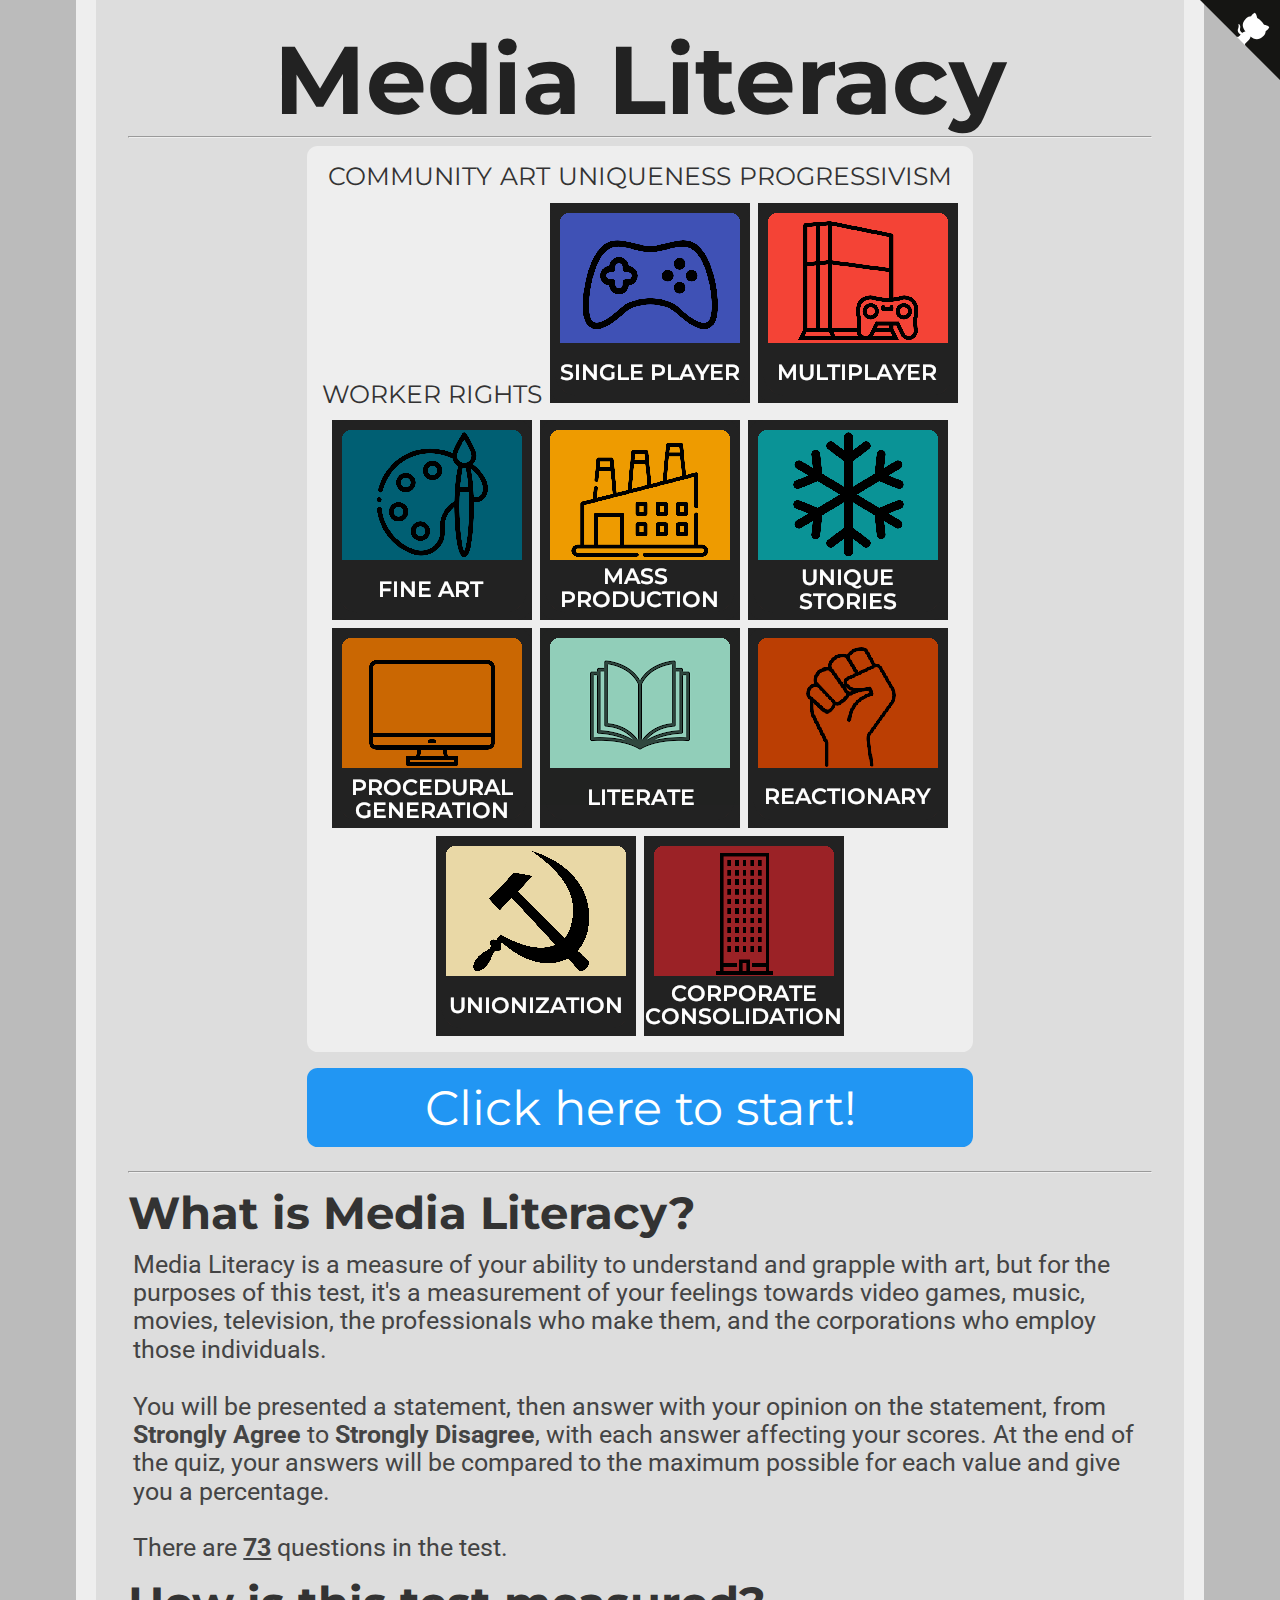
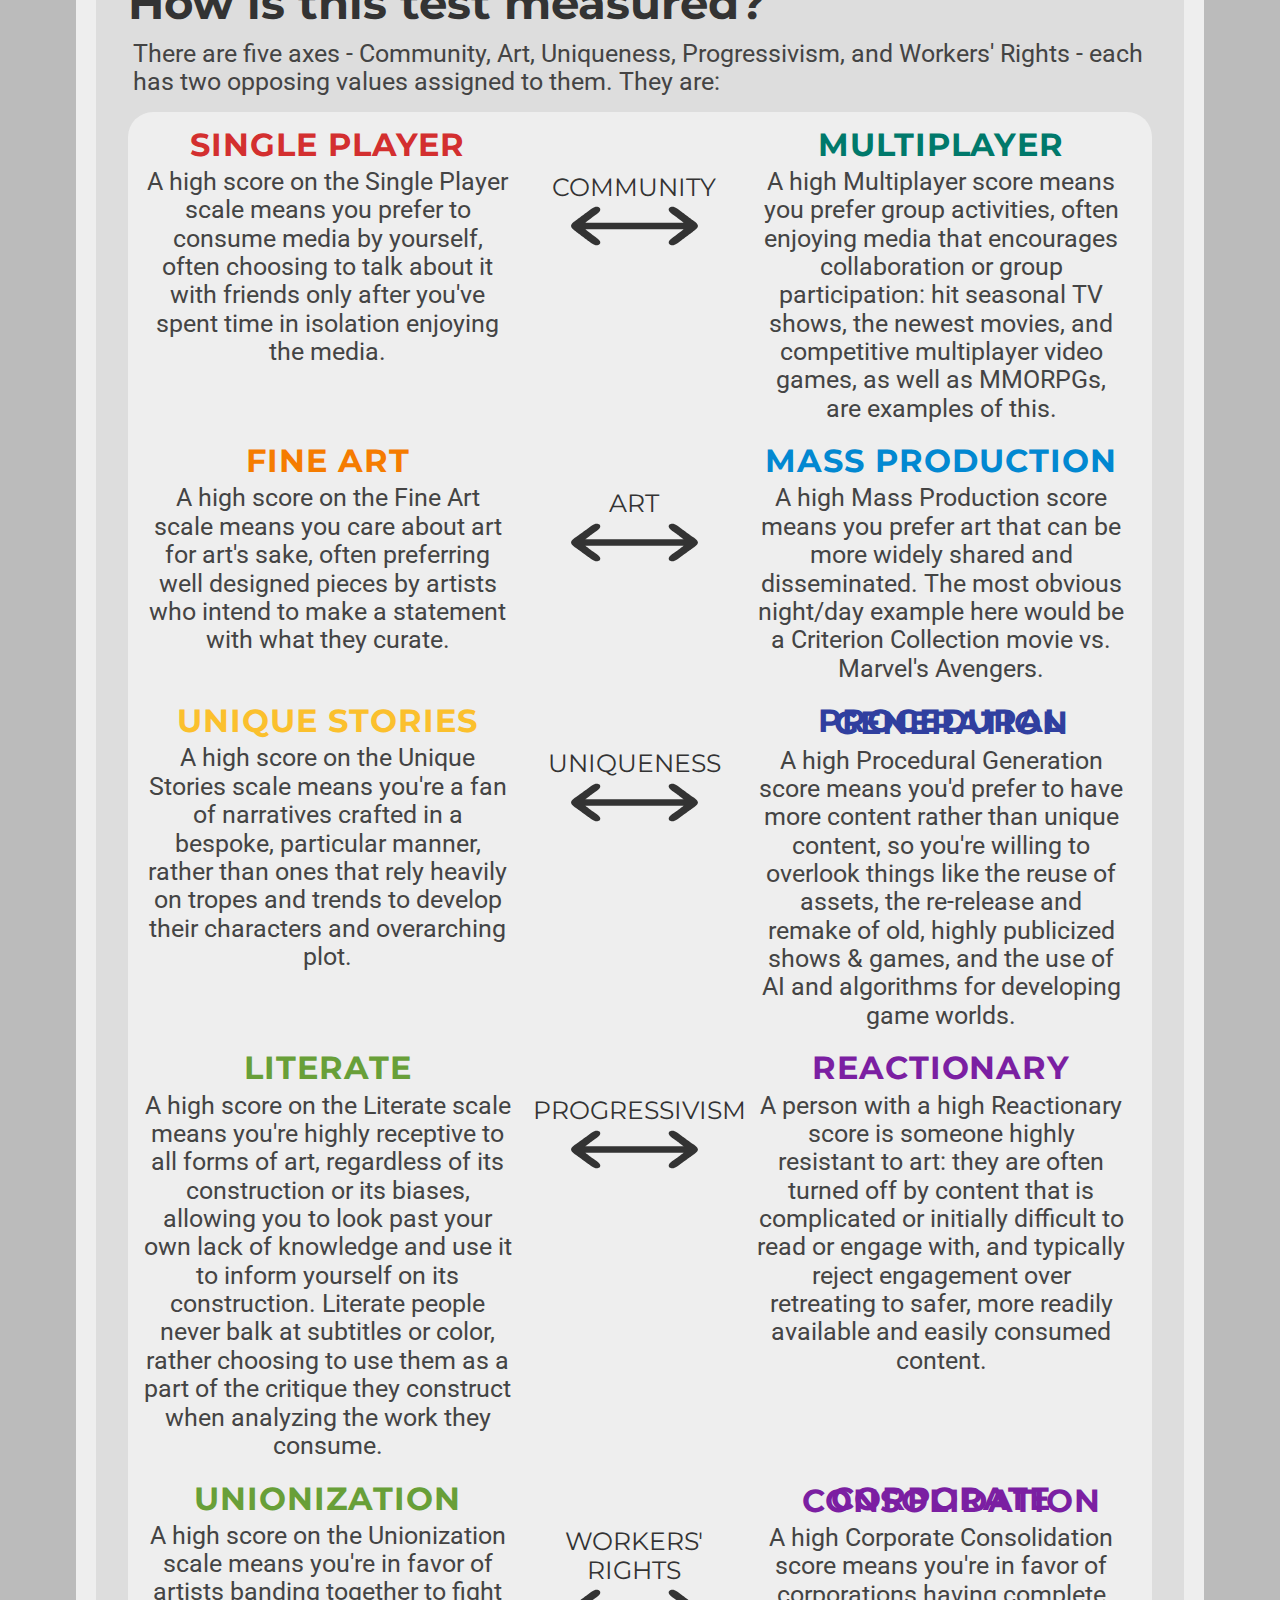
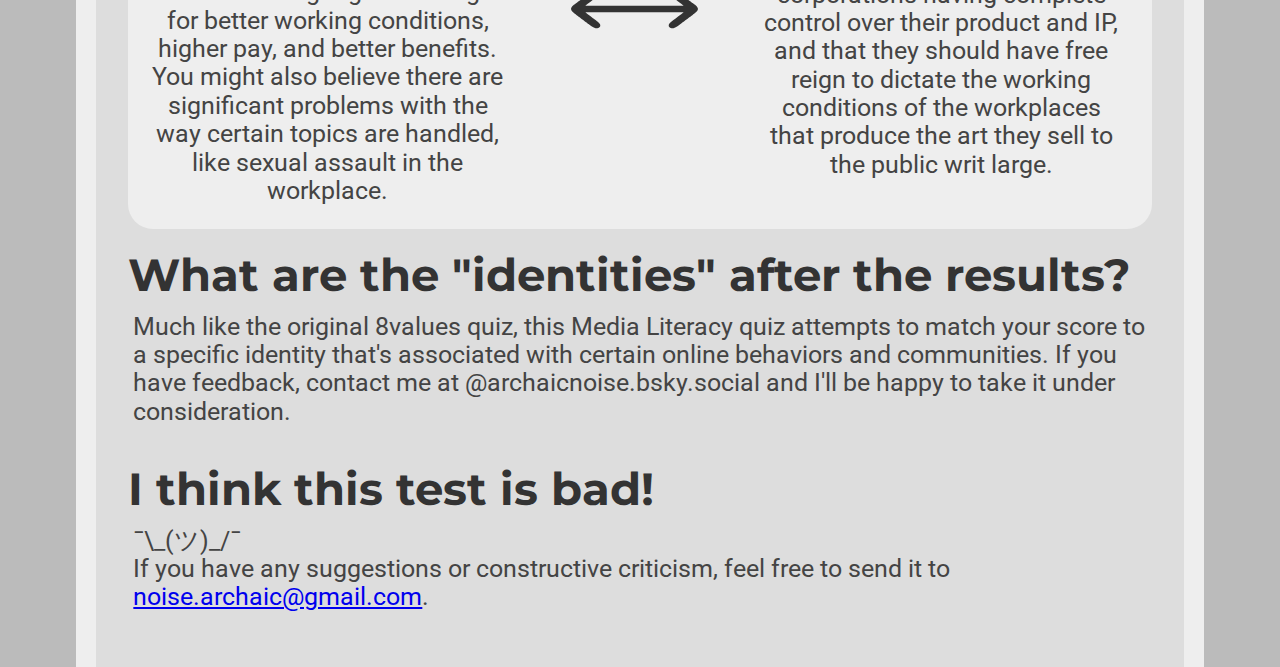
==== index.html @ f50e3036 "added line break, changed Quadcolumn to Quintcolumn" ====
<head>
<link href="https://fonts.googleapis.com/css?family=Montserrat:300,400,700|Roboto:400,700" rel="stylesheet">
<link href='style.css' rel='stylesheet' type='text/css'>
<title>Media Literacy</title>
<link rel="icon" type="x-icon" href="icon.png">
<link rel="shortcut icon" type="x-icon" href="icon.png">
<meta charset="utf-8">
<script async src="//pagead2.googlesyndication.com/pagead/js/adsbygoogle.js"></script>
<script>
  (adsbygoogle = window.adsbygoogle || []).push({
    google_ad_client: "ca-pub-6511426299019766",
    enable_page_level_ads: true
  });


</script>
</head>
<body>
<a href="https://github.com/MediaLiteracy/MediaLiteracy.github.io" class="github-corner" aria-label="View source on Github"><svg width="80" height="80" viewBox="0 0 250 250" style="fill:#151513; color:#fff; position: absolute; top: 0; border: 0; right: 0;" aria-hidden="true"><path d="M0,0 L115,115 L130,115 L142,142 L250,250 L250,0 Z"></path><path d="M128.3,109.0 C113.8,99.7 119.0,89.6 119.0,89.6 C122.0,82.7 120.5,78.6 120.5,78.6 C119.2,72.0 123.4,76.3 123.4,76.3 C127.3,80.9 125.5,87.3 125.5,87.3 C122.9,97.6 130.6,101.9 134.4,103.2" fill="currentColor" style="transform-origin: 130px 106px;" class="octo-arm"></path><path d="M115.0,115.0 C114.9,115.1 118.7,116.5 119.8,115.4 L133.7,101.6 C136.9,99.2 139.9,98.4 142.2,98.6 C133.8,88.0 127.5,74.4 143.8,58.0 C148.5,53.4 154.0,51.2 159.7,51.0 C160.3,49.4 163.2,43.6 171.4,40.1 C171.4,40.1 176.1,42.5 178.8,56.2 C183.1,58.6 187.2,61.8 190.9,65.4 C194.5,69.0 197.7,73.2 200.1,77.6 C213.8,80.2 216.3,84.9 216.3,84.9 C212.7,93.1 206.9,96.0 205.4,96.6 C205.1,102.4 203.0,107.8 198.3,112.5 C181.9,128.9 168.3,122.5 157.7,114.1 C157.9,116.9 156.7,120.9 152.7,124.9 L141.0,136.5 C139.8,137.7 141.6,141.9 141.8,141.8 Z" fill="currentColor" class="octo-body"></path></svg></a><style>.github-corner:hover .octo-arm{animation:octocat-wave 560ms ease-in-out}@keyframes octocat-wave{0%,100%{transform:rotate(0)}20%,60%{transform:rotate(-25deg)}40%,80%{transform:rotate(10deg)}}@media (max-width:500px){.github-corner:hover .octo-arm{animation:none}.github-corner .octo-arm{animation:octocat-wave 560ms ease-in-out}}</style>
<h1>Media Literacy</h1>
<hr>
<div class="center">
    <div class="axis_name quintcolumn">COMMUNITY</div>
    <div class="axis_name quintcolumn">ART</div>
    <div class="axis_name quintcolumn">UNIQUENESS</div>
    <div class="axis_name quintcolumn">PROGRESSIVISM</div>
    <div class="axis_name quintcolumn">WORKER RIGHTS</div>
    <a href="#anchor"><img src="value_images/singleplayer.png" class="quintcolumn"></a>
    <a href="#anchor"><img src="value_images/multiplayer.png" class="quintcolumn"></a>
    <a href="#anchor"><img src="value_images/fineart.png" class="quintcolumn"></a>
    <a href="#anchor"><img src="value_images/massproduction.png" class="quintcolumn"></a>
    <a href="#anchor"><img src="value_images/uniquestories.png" class="quintcolumn"></a>
    <a href="#anchor"><img src="value_images/proceduralgeneration.png" class="quintcolumn"></a>
    <a href="#anchor"><img src="value_images/literate.png" class="quintcolumn"></a>
    <a href="#anchor"><img src="value_images/reactionary.png" class="quintcolumn"></a>
    <a href="#anchor"><img src="value_images/unionization.png" class="quintcolumn"></a>
    <a href="#anchor"><img src="value_images/corporateconsolidation.png" class="quintcolumn"></a>
</div>
<br>
<button class="button" onclick="location.href='instructions.html';" style="font-size:36pt;">Click here to start!</button>
<br><hr>
<h2>What is Media Literacy?</h2>
    <p>Media Literacy is a measure of your ability to understand and grapple with art, but for the purposes of this test, it's a measurement of your feelings towards video games, music, movies, television, the professionals who make them, and the corporations who employ those individuals. 
      <br><br />
      You will be presented a statement, then answer with your opinion on the statement, from <b>Strongly Agree</b> to <b>Strongly Disagree</b>, with each answer affecting your scores. At the end of the quiz, your answers will be compared to the maximum possible for each value and give you a percentage.<br /><br />
    There are <b><u><span id="numOfQuestions"></span></u></b> questions in the test.</p>

<h2><a id="anchor">How is this test measured?</a></h2>
    <p>There are five axes - Community, Art, Uniqueness, Progressivism, and Workers' Rights - each has two opposing values assigned to them. They are:</p>
    <div class="explanation_bg">
        <div class="spacer">
            <div class="explanation_blurb_left">
                <p class="value"><b style="color:#d32f2f;">SINGLE PLAYER</b></p>
                <p class="blurb-text">
                  A high score on the Single Player scale means you prefer to consume media by yourself, often choosing to talk about it with friends only after you've spent time in isolation enjoying the media.
                </p>
            </div>
            <div class="explanation_axis">
                <p class="axis_name">COMMUNITY</p>
                <img class="arrow" src="double_arrow.svg"></img>
            </div>
            <div class="explanation_blurb_right">
                <p class="value"><b style="color:#00796b;">MULTIPLAYER</b></p>
                <p class="blurb-text">
                  A high Multiplayer score means you prefer group activities, often enjoying media that encourages collaboration or group participation: hit seasonal TV shows, the newest movies, and competitive multiplayer video games, as well as MMORPGs, are examples of this.
                </p>
            </div>
        </div>
        <div class="spacer">
            <div class="explanation_blurb_left">
                <p class="value"><b style="color:#f57c00;">FINE ART</b></p>
                <p class="blurb-text">
                  A high score on the Fine Art scale means you care about art for art's sake, often preferring well designed pieces by artists who intend to make a statement with what they curate.
                </p>
            </div>
            <div class="explanation_axis">
                <p class="axis_name">ART</p>
                <img class="arrow" src="double_arrow.svg"></img>
            </div>
            <div class="explanation_blurb_right">
                <p class="value"><b style="color:#0288d1;">MASS PRODUCTION</b></p>
                <p class="blurb-text">
                  A high Mass Production score means you prefer art that can be more widely shared and disseminated. The most obvious night/day example here would be a Criterion Collection movie vs. Marvel's Avengers.
                </p>
            </div>
        </div>
        <div class="spacer">
            <div class="explanation_blurb_left">
                <p class="value"><b style="color:#fbc02d;">UNIQUE STORIES</b></p>
                <p class="blurb-text">
                  A high score on the Unique Stories scale means you're a fan of narratives crafted in a bespoke, particular manner, rather than ones that rely heavily on tropes and trends to develop their characters and overarching plot.
                </p>
            </div>
            <div class="explanation_axis">
                <p class="axis_name">UNIQUENESS</p>
                <img class="arrow" src="double_arrow.svg"></img>
            </div>
            <div class="explanation_blurb_right">
                <p class="value"><b style="color:#303f9f;">PROCEDURAL GENERATION</b></p>
                <p class="blurb-text">
                   A high Procedural Generation score means you'd prefer to have more content rather than unique content, so you're willing to overlook things like the reuse of assets, the re-release and remake of old, highly publicized shows & games, and the use of AI and algorithms for developing game worlds.
                </p>
            </div>
        </div>
        <div class="spacer">
            <div class="explanation_blurb_left">
                <p class="value"><b style="color:#689f38;">LITERATE</b></p>
                <p class="blurb-text">
                   A high score on the Literate scale means you're highly receptive to all forms of art, regardless of its construction or its biases, allowing you to look past your own lack of knowledge and use it to inform yourself on its construction. Literate people never balk at subtitles or color, rather choosing to use them as a part of the critique they construct when analyzing the work they consume.
                </p>
            </div>
            <div class="explanation_axis">
                <p class="axis_name">PROGRESSIVISM</p>
                <img class="arrow" src="double_arrow.svg"></img>
            </div>
            <div class="explanation_blurb_right">
                <p class="value"><b style="color:#7b1fa2;">REACTIONARY</b></p>
                <p class="blurb-text">
                    A person with a high Reactionary score is someone highly resistant to art: they are often turned off by content that is complicated or initially difficult to read or engage with, and typically reject engagement over retreating to safer, more readily available and easily consumed content.
                </p>
            </div>
        </div>
              <div class="spacer">
            <div class="explanation_blurb_left">
                <p class="value"><b style="color:#689f38;">UNIONIZATION</b></p>
                <p class="blurb-text">
                    A high score on the Unionization scale means you're in favor of artists banding together to fight for better working conditions, higher pay, and better benefits. You might also believe there are significant problems with the way certain topics are handled, like sexual assault in the workplace.
                </p>
            </div>
            <div class="explanation_axis">
                <p class="axis_name">WORKERS' RIGHTS</p>
                <img class="arrow" src="double_arrow.svg"></img>
            </div>
            <div class="explanation_blurb_right">
                <p class="value"><b style="color:#7b1fa2;">CORPORATE CONSOLIDATION</b></p>
                <p class="blurb-text">
                    A high Corporate Consolidation score means you're in favor of corporations having complete control over their product and IP, and that they should have free reign to dictate the working conditions of the workplaces that produce the art they sell to the public writ large.
                </p>
            </div>
        </div>
        <br/>
    </div>

<h2 style="margin-top: 17pt;">What are the "identities" after the results?</h2>
    <p>Much like the original 8values quiz, this Media Literacy quiz attempts to match your score to a specific identity that's associated with certain online behaviors and communities. If you have feedback, contact me at @archaicnoise.bsky.social and I'll be happy to take it under consideration.</p>
<br>
<h2>I think this test is bad!</h2>
    <p>¯\_(ツ)_/¯<br/>
    If you have any suggestions or constructive criticism, feel free to send it to <a href="mailto:noise.archaic@gmail.com">noise.archaic@gmail.com</a>.</p>
<br>
<!-- Website visit statistics - no personal information is collected! -->
<script type="text/javascript">
var sc_project=11325211;
var sc_invisible=1;
var sc_security="fd9f0659";
var scJsHost = (("https:" == document.location.protocol) ?
"https://secure." : "http://www.");
document.write("<sc"+"ript type='text/javascript' src='" +
scJsHost+
"statcounter.com/counter/counter.js'></"+"script>");
</script>
<noscript><div class="statcounter"><a title="web stats"
href="http://statcounter.com/" target="_blank"><img
class="statcounter"
src="//c.statcounter.com/11325211/0/fd9f0659/1/" alt="web
stats"></a></div></noscript>

<!-- This is the script for the page itself -->
<script type="application/javascript"src="questions.js"></script>
<script type="text/javascript">
    document.getElementById("numOfQuestions").innerHTML = questions.length;
</script>
</body>
---- style.css ----
html {
    background-color: #bbbbbb;
    padding: 0px;
    scroll-behavior: smooth;
}
body {
    width: 80%;
    min-height: calc(100vh - 4em);
    margin: 0 auto;
    padding: 2em;
    background-color: #dddddd;
    border-color: #eeeeee;
    border-left-style: solid;
    border-right-style: solid;
    border-width: 20px;
}
p {
    color: #444444;
    font-family: 'Roboto', sans-serif;
    font-size: 18.5pt;
    line-height: 1.15;
    margin: 4pt;
}

p.value {
    margin-top: 22px;
    margin-bottom: 22px;
    text-indent: -16pt;
    margin-left: 20pt;
    font-size: 24pt;
    line-height: 2.11666656px;
    letter-spacing: 0.03em;
    font-family: 'Montserrat';
}

p.axis_name {
    margin-top: 50px;
    color: #333333;
    font-size: 19pt;
    font-family: 'Montserrat';
}
p.question {
    margin: 16pt auto;
    color: #333333;
    font-family: 'Montserrat', sans-serif;
    font-weight: normal;
    width: 70%;
    min-width: 500pt;
    min-height: 144pt;
    background-color: #eeeeee;
    padding: 16pt;
    border-radius: 16pt;
    font-size: 36pt;
    display: flex;
    justify-content: center;
    align-items: center;
    text-align: center;

}
h1 {
    color: #222222;
    font-family: 'Montserrat', sans-serif;
    font-size: 72pt;
    text-align: center;
    line-height: 72pt;
    margin-top: 0pt;
    margin-bottom: 0pt;
}
h2 {
    color: #333333;
    font-family: 'Montserrat', sans-serif;
    font-size: 34pt;
    line-height: 36pt;
    margin-top: 12pt;
    margin-bottom: 10pt;
}
li {
    font-size: 16pt;
    text-indent: 16pt;
}
a {
    font-family: inherit;
}
div.center {
    background-color: #eeeeee;
    font-family: 'Montserrat', sans-serif;
    border-radius: 8pt;
    padding: 6pt;
    color: white;
    width: 50%;
    min-width: 488pt;
    text-align: center;
    text-decoration: none;
    display: block;
    font-size: 24pt;
    margin: auto;
}
img.quadcolumn {
    width: 23.75%;
    transition: transform .3s;
}
img.quadcolumn:hover {
    transform: scale(1.05);
  }
div.quadcolumn {
    width: 23.75%;
}
div.axis_name {
    color: #333333;
    font-size: 19pt;
    font-family: 'Montserrat';
    display: inline-block;
    padding-bottom: 8.65pt;
}
.spacer {
    display: flex;
}
.spacer > div{
    margin-top: 10px;
    display: inline-block;
    *display: inline; /* For IE7 */
    text-align: center;
}
.button {
    background-color: #2196f3;
    font-family: 'Montserrat', sans-serif;
    border: none;
    border-radius: 8pt;
    color: white;
    padding: 8pt;
    width: 50%;
    min-width: 500pt;
    text-align: center;
    text-decoration: none;
    display: block;
    font-size: 24pt;
    margin: -2px auto;
    cursor: pointer;
}
.button:hover, .button:focus { background: #1687e0; }
.stronglyAgree { background: #1b5e20; }
.stronglyAgree:hover, .stronglyAgree:focus { background: #154a19; }
.agree { background: #4caf50; }
.agree:hover, .agree:focus { background: #29942e; }
.neutral { background: #949494; }
.neutral:hover, .neutral:focus { background: #656565; }
.disagree { background: #f44336; }
.disagree:hover, .disagree:focus { background: #d6271a; }
.stronglyDisagree { background: #b71c1c; }
.stronglyDisagree:hover, .stronglyDisagree:focus { background: #a00e0e; }

.small_button, .small_button_off {
    background-color: #333;
    font-family: 'Montserrat', sans-serif;
    border: none;
    border-radius: 8pt;
    color: white;
    padding: 8pt;
    width: 10%;
    min-width: 100pt;
    text-align: center;
    text-decoration: none;
    display: block;
    font-size: 18pt;
    margin: -2px auto;
    cursor: pointer;
}

.small_button:hover, .small_button:focus {
    background: #222;
}

.small_button_off {
    background-color: #ddd;
    color: #888;
    border: 2px solid #888;
    cursor: not-allowed;
    margin: -4px auto;
}
.arrow {
    width: 60%;
    height: auto;
}
div.explanation_blurb_left {
    vertical-align: top;
    width: 37%;
    margin-left: 1%;
    margin-right: 1%;
}
div.explanation_blurb_right {
    vertical-align: top;
    width: 37%;
    margin-left: 1%;
    margin-right: 1%;
}
div.explanation_axis {
    width: 20.9%;
    vertical-align: top;
}
div.axis {
    width: 100%;
    display: flex;
    align-items: center;
    justify-content: center;
}
div.bar {
    height: 36pt;
    line-height: 36pt;
    padding: 8pt;
    margin-top: 4pt;
    margin-bottom: 4pt;
    border-width: 4px;
    border-right-width: 1px;
    border-top-style: solid;
    border-bottom-style: solid;
    border-color: #222222;
    background-color: #eeeeee;
    display: block;
    width: 50%;
}
div.text-wrapper {
    font-family: 'Montserrat', sans-serif;
    font-size: 36pt;
    line-height: 36pt;
    color: #222222;
    display: inline-block;
}
div.equality {
    background-color: #f44336;
    text-align: left;
    border-right-style: solid;
}
div.wealth {
    background-color: #00897b;
    text-align: right;
    border-left-style: solid;
}
div.liberty {
    background-color: #ffeb3b;
    text-align: left;
    border-right-style: solid;
}
div.authority {
    background-color: #3f51b5;
    text-align: right;
    border-left-style: solid;
}
div.peace {
    background-color: #03a9f4;
    text-align: right;
    border-left-style: solid;
}
div.might {
    background-color: #ff9800;
    text-align: left;
    border-right-style: solid;
}
div.progress {
    background-color: #9c27b0;
    text-align: right;
    border-left-style: solid;
}
div.tradition {
    background-color: #8bc34a;
    text-align: left;
    border-right-style: solid;
}
span.weight-300 {
    font-weight: 300;
}
.explanation_bg {
    background-color: #eeeeee;
    border-radius: 25px;
    margin-top: 15px;
}
#banner {
    border-color: #444444;
    border-style: solid;
    border-width: 2px;
    border-radius: 8pt;
    display: block;
    margin: 8pt;
    margin-left: auto;
    margin-right: auto;
}
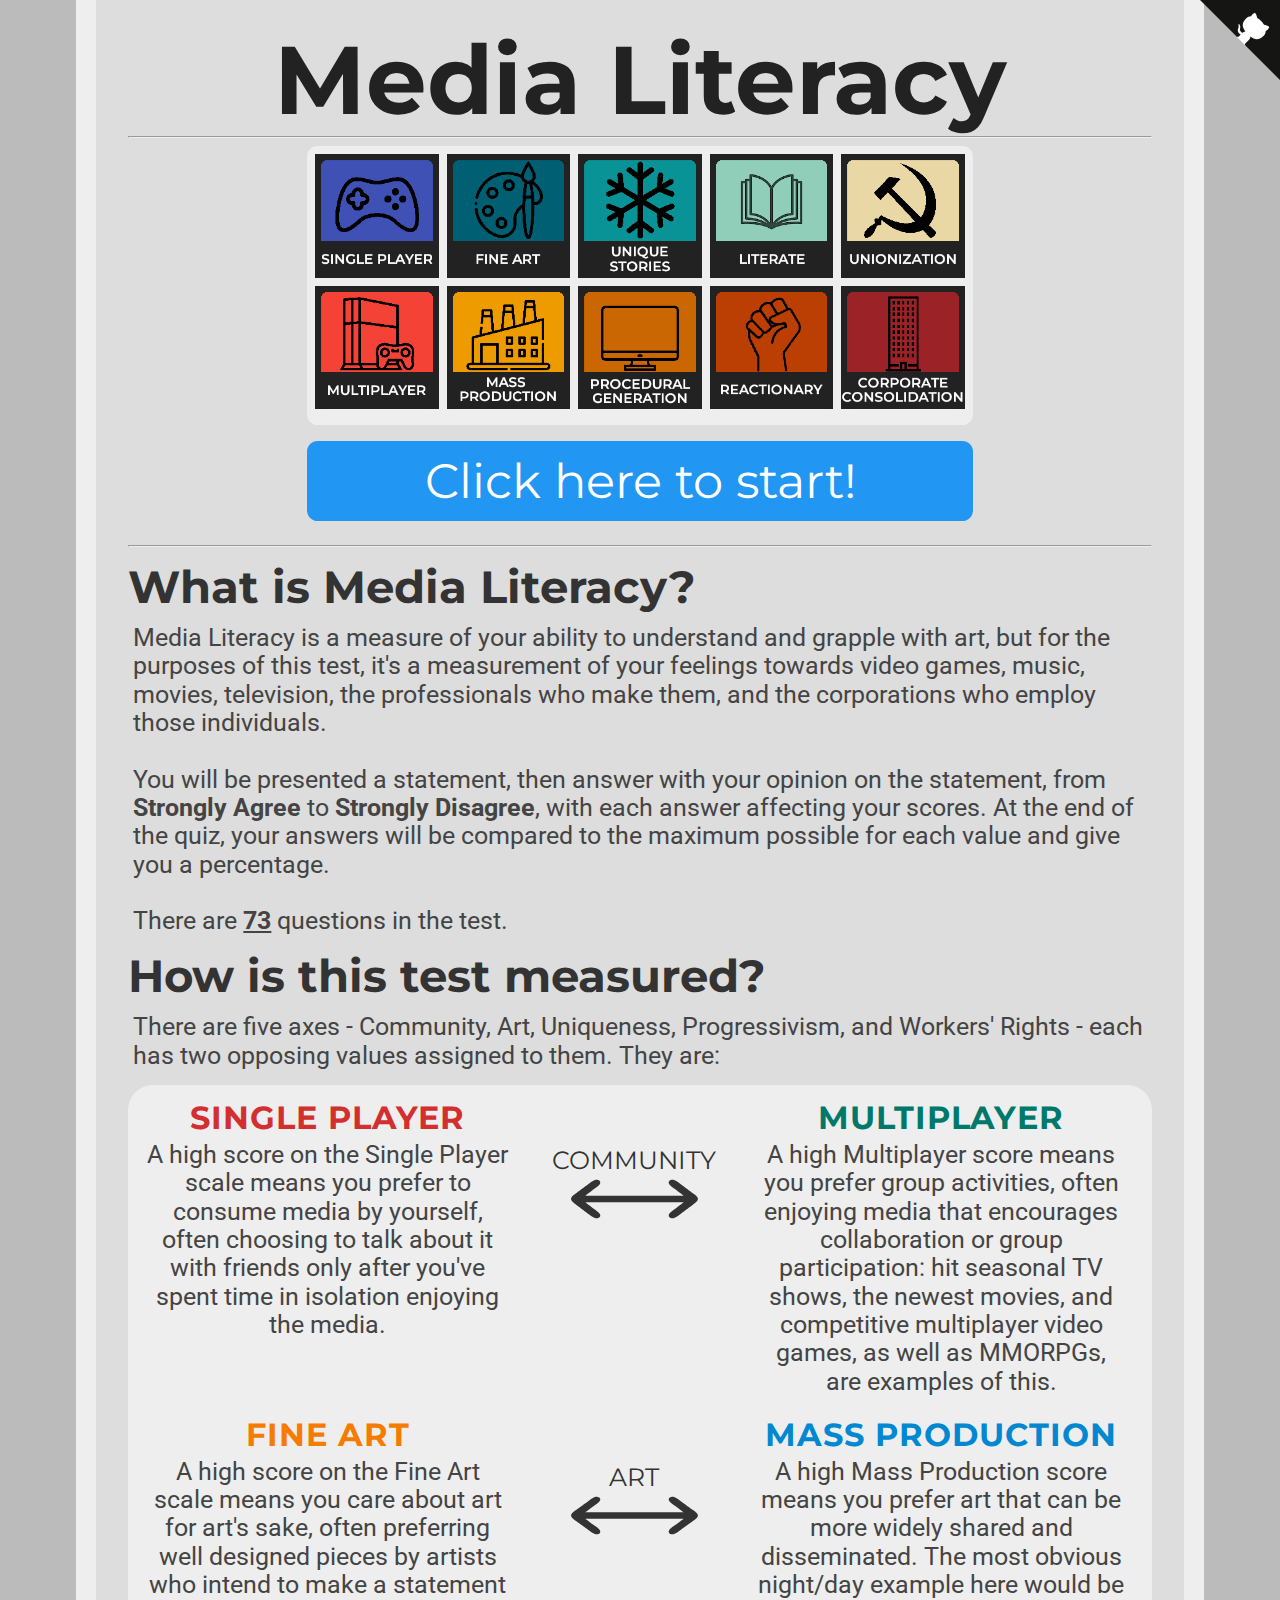
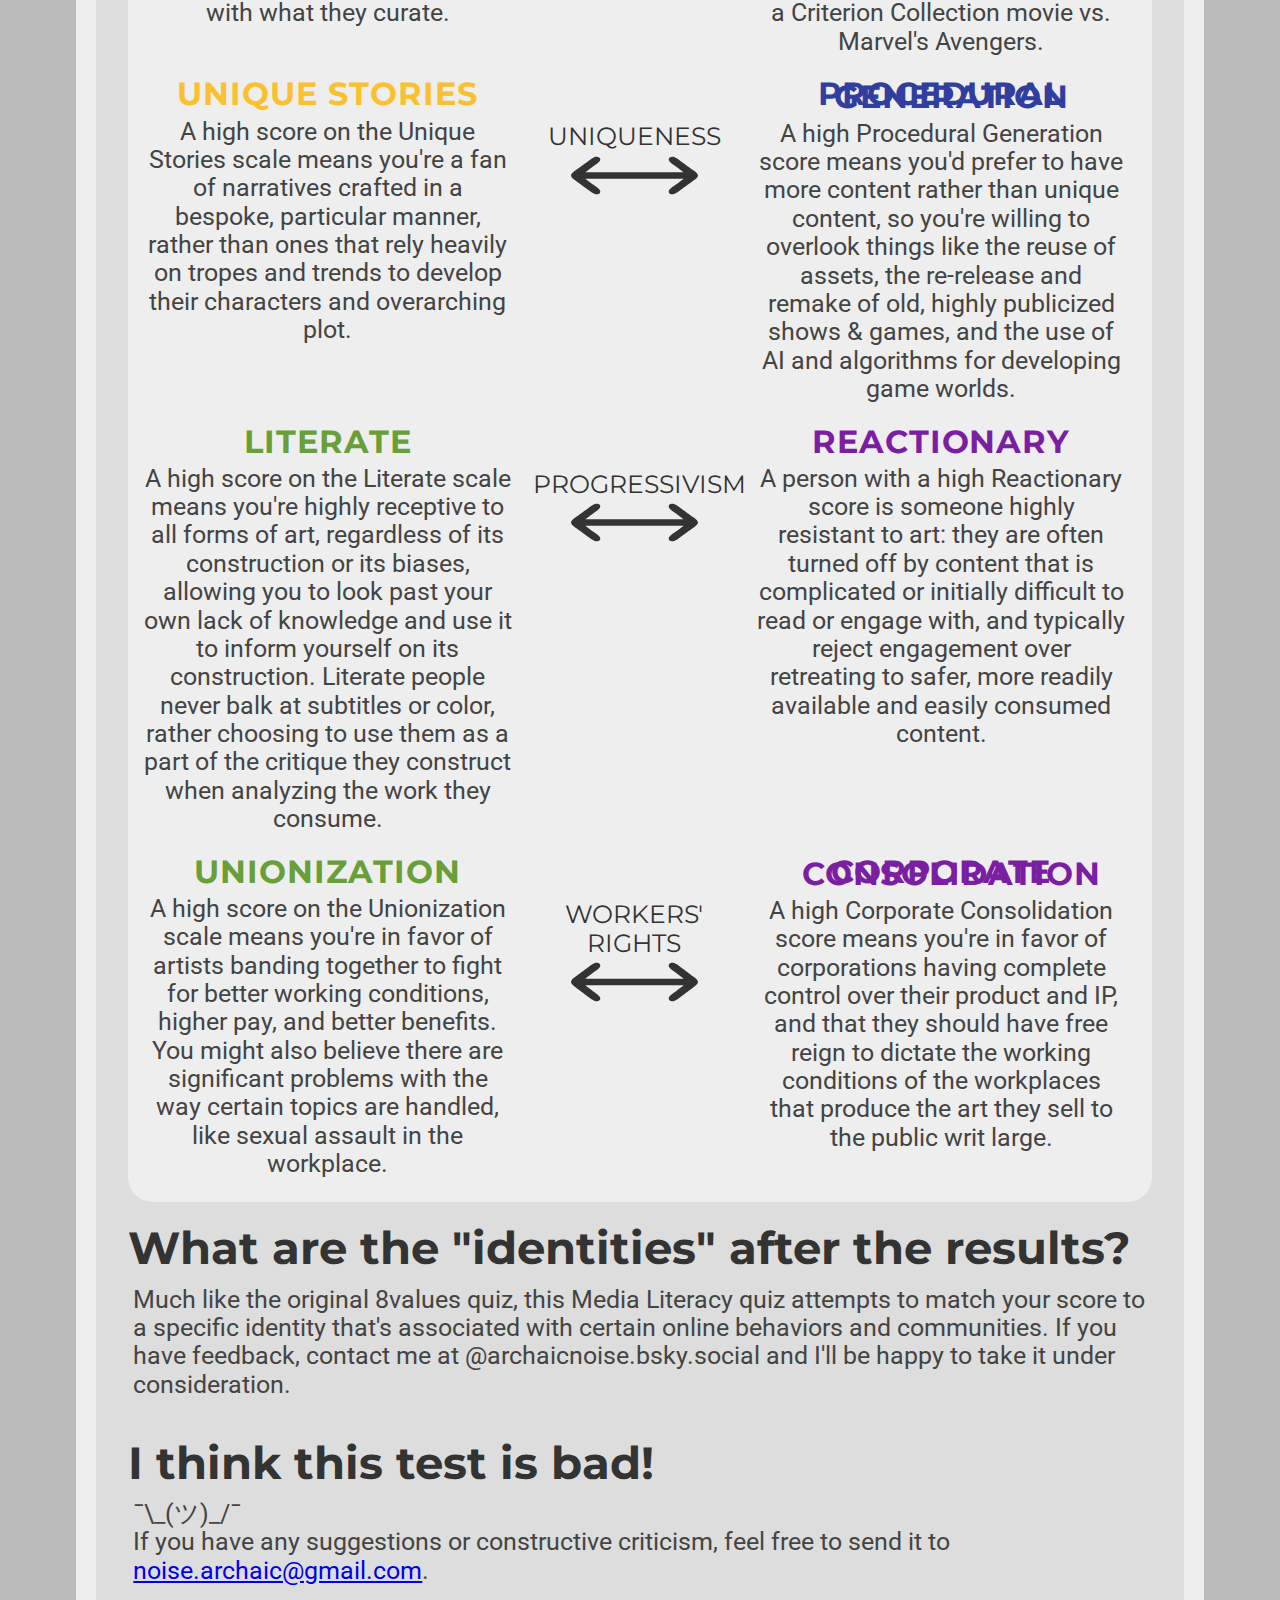
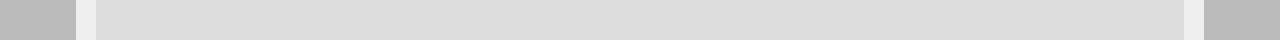
==== commit 44292538: "Update index.html" ====
--- a/index.html
+++ b/index.html
@@ -20,20 +20,15 @@
 <h1>Media Literacy</h1>
 <hr>
 <div class="center">
-    <div class="axis_name quintcolumn">COMMUNITY</div>
-    <div class="axis_name quintcolumn">ART</div>
-    <div class="axis_name quintcolumn">UNIQUENESS</div>
-    <div class="axis_name quintcolumn">PROGRESSIVISM</div>
-    <div class="axis_name quintcolumn">WORKER RIGHTS</div>
     <a href="#anchor"><img src="value_images/singleplayer.png" class="quintcolumn"></a>
+    <a href="#anchor"><img src="value_images/fineart.png" class="quintcolumn"></a>
+    <a href="#anchor"><img src="value_images/uniquestories.png" class="quintcolumn"></a>
+    <a href="#anchor"><img src="value_images/literate.png" class="quintcolumn"></a>
+    <a href="#anchor"><img src="value_images/unionization.png" class="quintcolumn"></a>
     <a href="#anchor"><img src="value_images/multiplayer.png" class="quintcolumn"></a>
-    <a href="#anchor"><img src="value_images/fineart.png" class="quintcolumn"></a>
     <a href="#anchor"><img src="value_images/massproduction.png" class="quintcolumn"></a>
-    <a href="#anchor"><img src="value_images/uniquestories.png" class="quintcolumn"></a>
     <a href="#anchor"><img src="value_images/proceduralgeneration.png" class="quintcolumn"></a>
-    <a href="#anchor"><img src="value_images/literate.png" class="quintcolumn"></a>
     <a href="#anchor"><img src="value_images/reactionary.png" class="quintcolumn"></a>
-    <a href="#anchor"><img src="value_images/unionization.png" class="quintcolumn"></a>
     <a href="#anchor"><img src="value_images/corporateconsolidation.png" class="quintcolumn"></a>
 </div>
 <br>
--- a/style.css
+++ b/style.css
@@ -95,15 +95,15 @@
     font-size: 24pt;
     margin: auto;
 }
-img.quadcolumn {
-    width: 23.75%;
+img.quintcolumn {
+    width: 19.00%;
     transition: transform .3s;
 }
-img.quadcolumn:hover {
+img.quintcolumn:hover {
     transform: scale(1.05);
   }
-div.quadcolumn {
-    width: 23.75%;
+div.quintcolumn {
+    width: 19.00%;
 }
 div.axis_name {
     color: #333333;
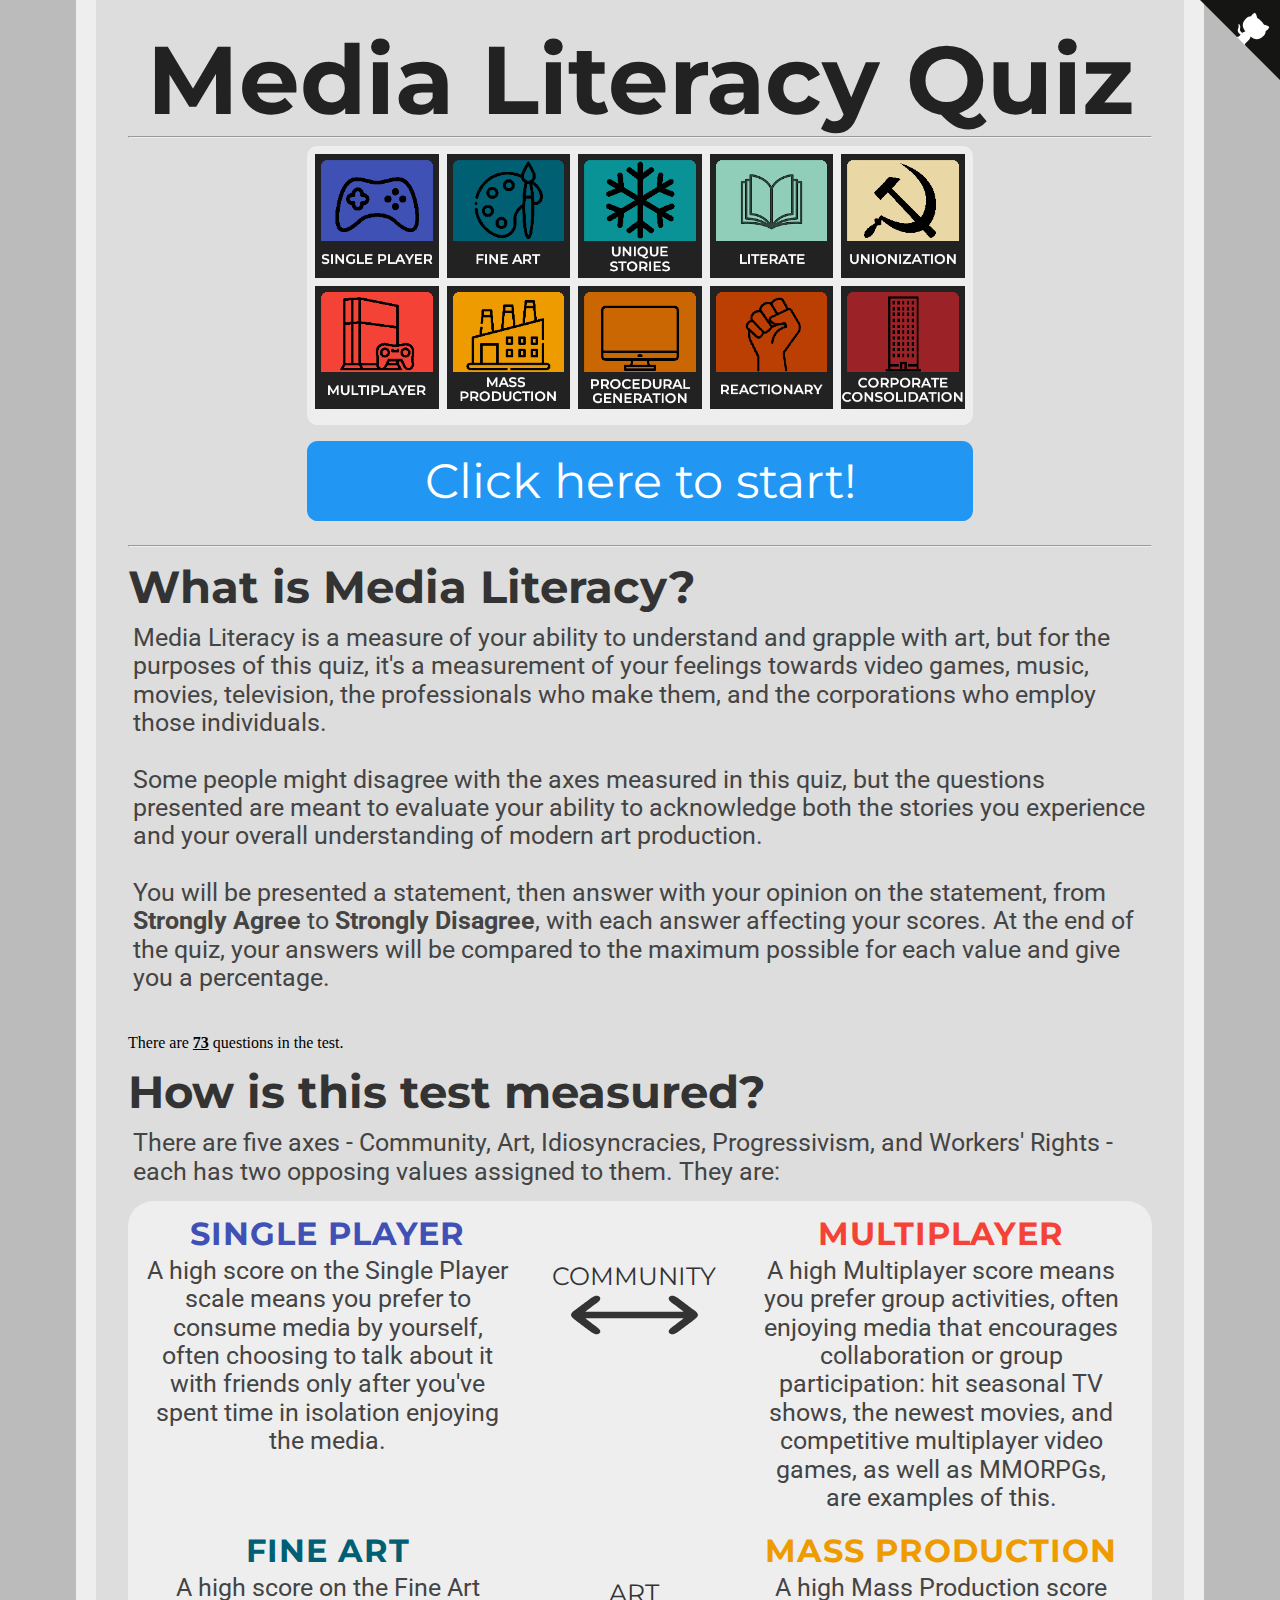
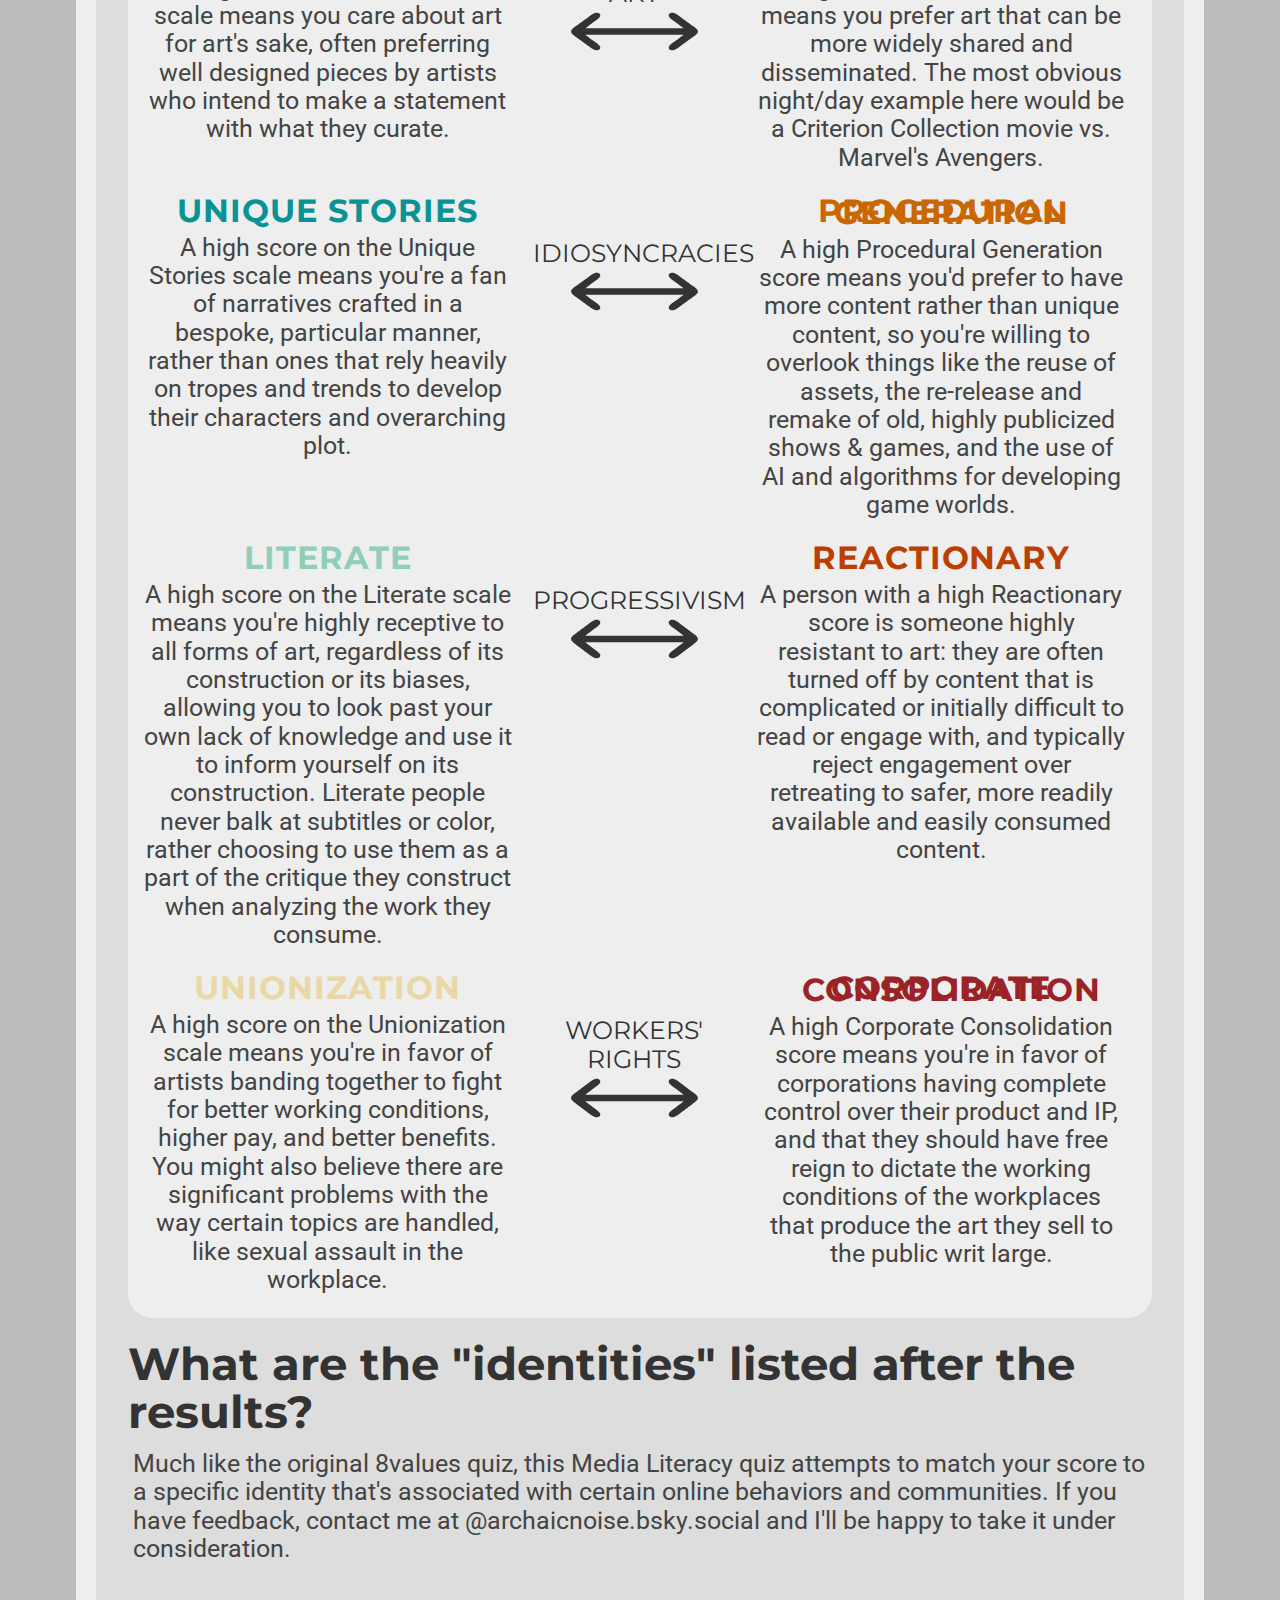
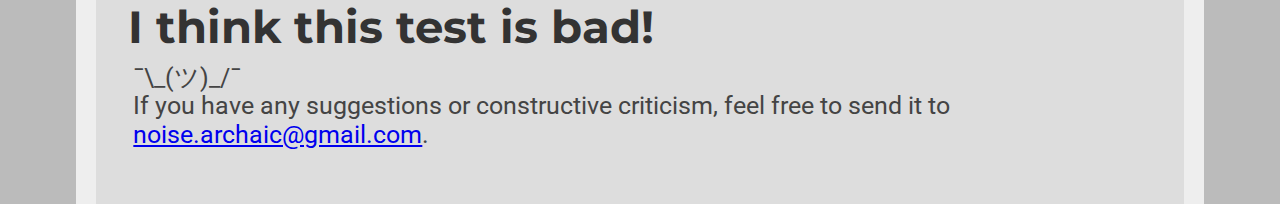
==== commit d0d2a95b: "removed google adscript, added sentence in paragraph 1, changed uniqueness to idiosyncracies" ====
--- a/index.html
+++ b/index.html
@@ -1,23 +1,15 @@
 <head>
 <link href="https://fonts.googleapis.com/css?family=Montserrat:300,400,700|Roboto:400,700" rel="stylesheet">
 <link href='style.css' rel='stylesheet' type='text/css'>
-<title>Media Literacy</title>
+<title>Media Literacy Quiz</title>
 <link rel="icon" type="x-icon" href="icon.png">
 <link rel="shortcut icon" type="x-icon" href="icon.png">
 <meta charset="utf-8">
-<script async src="//pagead2.googlesyndication.com/pagead/js/adsbygoogle.js"></script>
-<script>
-  (adsbygoogle = window.adsbygoogle || []).push({
-    google_ad_client: "ca-pub-6511426299019766",
-    enable_page_level_ads: true
-  });
 
-
-</script>
 </head>
 <body>
-<a href="https://github.com/MediaLiteracy/MediaLiteracy.github.io" class="github-corner" aria-label="View source on Github"><svg width="80" height="80" viewBox="0 0 250 250" style="fill:#151513; color:#fff; position: absolute; top: 0; border: 0; right: 0;" aria-hidden="true"><path d="M0,0 L115,115 L130,115 L142,142 L250,250 L250,0 Z"></path><path d="M128.3,109.0 C113.8,99.7 119.0,89.6 119.0,89.6 C122.0,82.7 120.5,78.6 120.5,78.6 C119.2,72.0 123.4,76.3 123.4,76.3 C127.3,80.9 125.5,87.3 125.5,87.3 C122.9,97.6 130.6,101.9 134.4,103.2" fill="currentColor" style="transform-origin: 130px 106px;" class="octo-arm"></path><path d="M115.0,115.0 C114.9,115.1 118.7,116.5 119.8,115.4 L133.7,101.6 C136.9,99.2 139.9,98.4 142.2,98.6 C133.8,88.0 127.5,74.4 143.8,58.0 C148.5,53.4 154.0,51.2 159.7,51.0 C160.3,49.4 163.2,43.6 171.4,40.1 C171.4,40.1 176.1,42.5 178.8,56.2 C183.1,58.6 187.2,61.8 190.9,65.4 C194.5,69.0 197.7,73.2 200.1,77.6 C213.8,80.2 216.3,84.9 216.3,84.9 C212.7,93.1 206.9,96.0 205.4,96.6 C205.1,102.4 203.0,107.8 198.3,112.5 C181.9,128.9 168.3,122.5 157.7,114.1 C157.9,116.9 156.7,120.9 152.7,124.9 L141.0,136.5 C139.8,137.7 141.6,141.9 141.8,141.8 Z" fill="currentColor" class="octo-body"></path></svg></a><style>.github-corner:hover .octo-arm{animation:octocat-wave 560ms ease-in-out}@keyframes octocat-wave{0%,100%{transform:rotate(0)}20%,60%{transform:rotate(-25deg)}40%,80%{transform:rotate(10deg)}}@media (max-width:500px){.github-corner:hover .octo-arm{animation:none}.github-corner .octo-arm{animation:octocat-wave 560ms ease-in-out}}</style>
-<h1>Media Literacy</h1>
+<a href="https://github.com/MediaLiteracy/MediaLiteracyQuiz.github.io" class="github-corner" aria-label="View source on Github"><svg width="80" height="80" viewBox="0 0 250 250" style="fill:#151513; color:#fff; position: absolute; top: 0; border: 0; right: 0;" aria-hidden="true"><path d="M0,0 L115,115 L130,115 L142,142 L250,250 L250,0 Z"></path><path d="M128.3,109.0 C113.8,99.7 119.0,89.6 119.0,89.6 C122.0,82.7 120.5,78.6 120.5,78.6 C119.2,72.0 123.4,76.3 123.4,76.3 C127.3,80.9 125.5,87.3 125.5,87.3 C122.9,97.6 130.6,101.9 134.4,103.2" fill="currentColor" style="transform-origin: 130px 106px;" class="octo-arm"></path><path d="M115.0,115.0 C114.9,115.1 118.7,116.5 119.8,115.4 L133.7,101.6 C136.9,99.2 139.9,98.4 142.2,98.6 C133.8,88.0 127.5,74.4 143.8,58.0 C148.5,53.4 154.0,51.2 159.7,51.0 C160.3,49.4 163.2,43.6 171.4,40.1 C171.4,40.1 176.1,42.5 178.8,56.2 C183.1,58.6 187.2,61.8 190.9,65.4 C194.5,69.0 197.7,73.2 200.1,77.6 C213.8,80.2 216.3,84.9 216.3,84.9 C212.7,93.1 206.9,96.0 205.4,96.6 C205.1,102.4 203.0,107.8 198.3,112.5 C181.9,128.9 168.3,122.5 157.7,114.1 C157.9,116.9 156.7,120.9 152.7,124.9 L141.0,136.5 C139.8,137.7 141.6,141.9 141.8,141.8 Z" fill="currentColor" class="octo-body"></path></svg></a><style>.github-corner:hover .octo-arm{animation:octocat-wave 560ms ease-in-out}@keyframes octocat-wave{0%,100%{transform:rotate(0)}20%,60%{transform:rotate(-25deg)}40%,80%{transform:rotate(10deg)}}@media (max-width:500px){.github-corner:hover .octo-arm{animation:none}.github-corner .octo-arm{animation:octocat-wave 560ms ease-in-out}}</style>
+<h1>Media Literacy Quiz</h1>
 <hr>
 <div class="center">
     <a href="#anchor"><img src="value_images/singleplayer.png" class="quintcolumn"></a>
@@ -35,17 +27,19 @@
 <button class="button" onclick="location.href='instructions.html';" style="font-size:36pt;">Click here to start!</button>
 <br><hr>
 <h2>What is Media Literacy?</h2>
-    <p>Media Literacy is a measure of your ability to understand and grapple with art, but for the purposes of this test, it's a measurement of your feelings towards video games, music, movies, television, the professionals who make them, and the corporations who employ those individuals. 
+    <p>Media Literacy is a measure of your ability to understand and grapple with art, but for the purposes of this quiz, it's a measurement of your feelings towards video games, music, movies, television, the professionals who make them, and the corporations who employ those individuals. 
       <br><br />
-      You will be presented a statement, then answer with your opinion on the statement, from <b>Strongly Agree</b> to <b>Strongly Disagree</b>, with each answer affecting your scores. At the end of the quiz, your answers will be compared to the maximum possible for each value and give you a percentage.<br /><br />
+    Some people might disagree with the axes measured in this quiz, but the questions presented are meant to evaluate your ability to acknowledge both the stories you experience and your overall understanding of modern art production.
+      <br><br />
+    You will be presented a statement, then answer with your opinion on the statement, from <b>Strongly Agree</b> to <b>Strongly Disagree</b>, with each answer affecting your scores. At the end of the quiz, your answers will be compared to the maximum possible for each value and give you a percentage.</p><br /><br />
     There are <b><u><span id="numOfQuestions"></span></u></b> questions in the test.</p>
 
 <h2><a id="anchor">How is this test measured?</a></h2>
-    <p>There are five axes - Community, Art, Uniqueness, Progressivism, and Workers' Rights - each has two opposing values assigned to them. They are:</p>
+    <p>There are five axes - Community, Art, Idiosyncracies, Progressivism, and Workers' Rights - each has two opposing values assigned to them. They are:</p>
     <div class="explanation_bg">
         <div class="spacer">
             <div class="explanation_blurb_left">
-                <p class="value"><b style="color:#d32f2f;">SINGLE PLAYER</b></p>
+                <p class="value"><b style="color:#3f51b5;">SINGLE PLAYER</b></p>
                 <p class="blurb-text">
                   A high score on the Single Player scale means you prefer to consume media by yourself, often choosing to talk about it with friends only after you've spent time in isolation enjoying the media.
                 </p>
@@ -55,7 +49,7 @@
                 <img class="arrow" src="double_arrow.svg"></img>
             </div>
             <div class="explanation_blurb_right">
-                <p class="value"><b style="color:#00796b;">MULTIPLAYER</b></p>
+                <p class="value"><b style="color:#f44336;">MULTIPLAYER</b></p>
                 <p class="blurb-text">
                   A high Multiplayer score means you prefer group activities, often enjoying media that encourages collaboration or group participation: hit seasonal TV shows, the newest movies, and competitive multiplayer video games, as well as MMORPGs, are examples of this.
                 </p>
@@ -63,7 +57,7 @@
         </div>
         <div class="spacer">
             <div class="explanation_blurb_left">
-                <p class="value"><b style="color:#f57c00;">FINE ART</b></p>
+                <p class="value"><b style="color:#005f73;">FINE ART</b></p>
                 <p class="blurb-text">
                   A high score on the Fine Art scale means you care about art for art's sake, often preferring well designed pieces by artists who intend to make a statement with what they curate.
                 </p>
@@ -73,7 +67,7 @@
                 <img class="arrow" src="double_arrow.svg"></img>
             </div>
             <div class="explanation_blurb_right">
-                <p class="value"><b style="color:#0288d1;">MASS PRODUCTION</b></p>
+                <p class="value"><b style="color:#ee9b00;">MASS PRODUCTION</b></p>
                 <p class="blurb-text">
                   A high Mass Production score means you prefer art that can be more widely shared and disseminated. The most obvious night/day example here would be a Criterion Collection movie vs. Marvel's Avengers.
                 </p>
@@ -81,17 +75,17 @@
         </div>
         <div class="spacer">
             <div class="explanation_blurb_left">
-                <p class="value"><b style="color:#fbc02d;">UNIQUE STORIES</b></p>
+                <p class="value"><b style="color:#0a9396;">UNIQUE STORIES</b></p>
                 <p class="blurb-text">
                   A high score on the Unique Stories scale means you're a fan of narratives crafted in a bespoke, particular manner, rather than ones that rely heavily on tropes and trends to develop their characters and overarching plot.
                 </p>
             </div>
             <div class="explanation_axis">
-                <p class="axis_name">UNIQUENESS</p>
+                <p class="axis_name">IDIOSYNCRACIES</p>
                 <img class="arrow" src="double_arrow.svg"></img>
             </div>
             <div class="explanation_blurb_right">
-                <p class="value"><b style="color:#303f9f;">PROCEDURAL GENERATION</b></p>
+                <p class="value"><b style="color:#ca6702;">PROCEDURAL GENERATION</b></p>
                 <p class="blurb-text">
                    A high Procedural Generation score means you'd prefer to have more content rather than unique content, so you're willing to overlook things like the reuse of assets, the re-release and remake of old, highly publicized shows & games, and the use of AI and algorithms for developing game worlds.
                 </p>
@@ -99,7 +93,7 @@
         </div>
         <div class="spacer">
             <div class="explanation_blurb_left">
-                <p class="value"><b style="color:#689f38;">LITERATE</b></p>
+                <p class="value"><b style="color:#91ceb9;">LITERATE</b></p>
                 <p class="blurb-text">
                    A high score on the Literate scale means you're highly receptive to all forms of art, regardless of its construction or its biases, allowing you to look past your own lack of knowledge and use it to inform yourself on its construction. Literate people never balk at subtitles or color, rather choosing to use them as a part of the critique they construct when analyzing the work they consume.
                 </p>
@@ -109,7 +103,7 @@
                 <img class="arrow" src="double_arrow.svg"></img>
             </div>
             <div class="explanation_blurb_right">
-                <p class="value"><b style="color:#7b1fa2;">REACTIONARY</b></p>
+                <p class="value"><b style="color:#bb3e03;">REACTIONARY</b></p>
                 <p class="blurb-text">
                     A person with a high Reactionary score is someone highly resistant to art: they are often turned off by content that is complicated or initially difficult to read or engage with, and typically reject engagement over retreating to safer, more readily available and easily consumed content.
                 </p>
@@ -117,7 +111,7 @@
         </div>
               <div class="spacer">
             <div class="explanation_blurb_left">
-                <p class="value"><b style="color:#689f38;">UNIONIZATION</b></p>
+                <p class="value"><b style="color:#e9d8a6;">UNIONIZATION</b></p>
                 <p class="blurb-text">
                     A high score on the Unionization scale means you're in favor of artists banding together to fight for better working conditions, higher pay, and better benefits. You might also believe there are significant problems with the way certain topics are handled, like sexual assault in the workplace.
                 </p>
@@ -127,7 +121,7 @@
                 <img class="arrow" src="double_arrow.svg"></img>
             </div>
             <div class="explanation_blurb_right">
-                <p class="value"><b style="color:#7b1fa2;">CORPORATE CONSOLIDATION</b></p>
+                <p class="value"><b style="color:#9b2226;">CORPORATE CONSOLIDATION</b></p>
                 <p class="blurb-text">
                     A high Corporate Consolidation score means you're in favor of corporations having complete control over their product and IP, and that they should have free reign to dictate the working conditions of the workplaces that produce the art they sell to the public writ large.
                 </p>
@@ -136,7 +130,7 @@
         <br/>
     </div>
 
-<h2 style="margin-top: 17pt;">What are the "identities" after the results?</h2>
+<h2 style="margin-top: 17pt;">What are the "identities" listed after the results?</h2>
     <p>Much like the original 8values quiz, this Media Literacy quiz attempts to match your score to a specific identity that's associated with certain online behaviors and communities. If you have feedback, contact me at @archaicnoise.bsky.social and I'll be happy to take it under consideration.</p>
 <br>
 <h2>I think this test is bad!</h2>
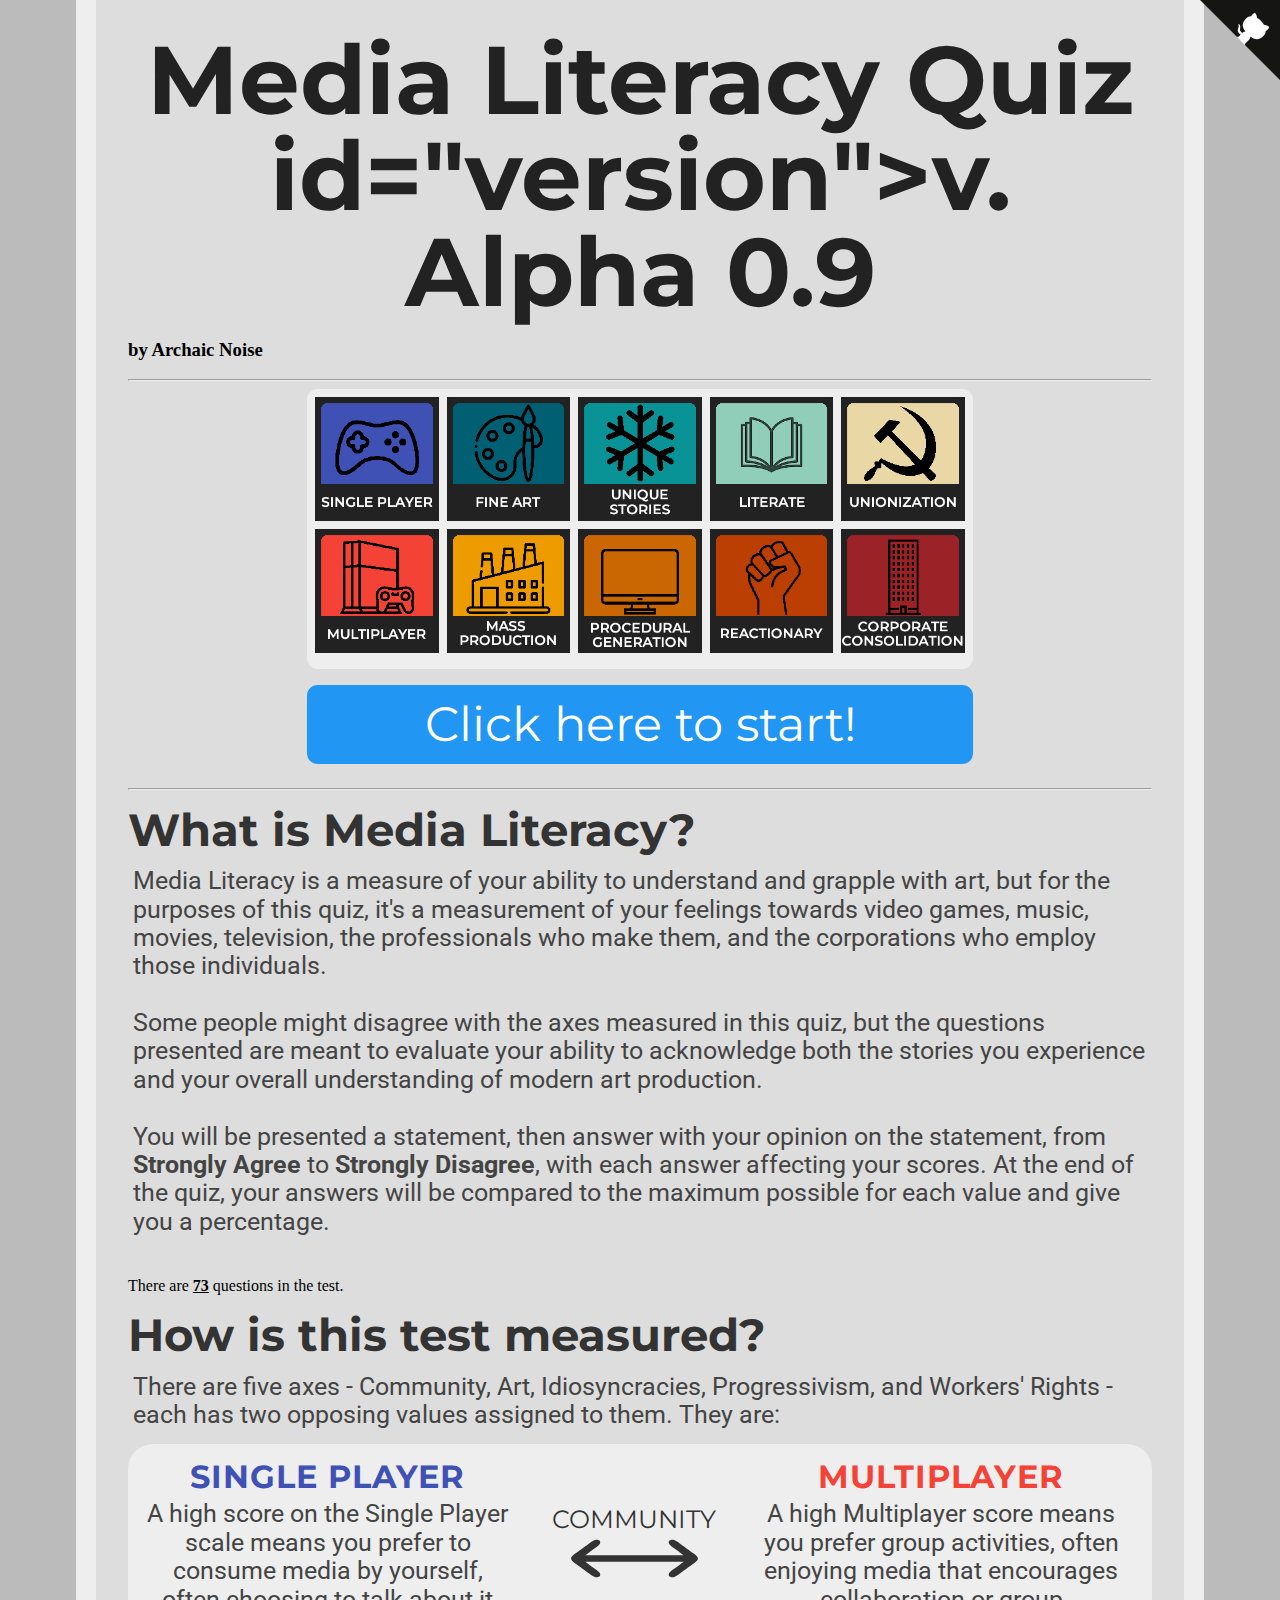
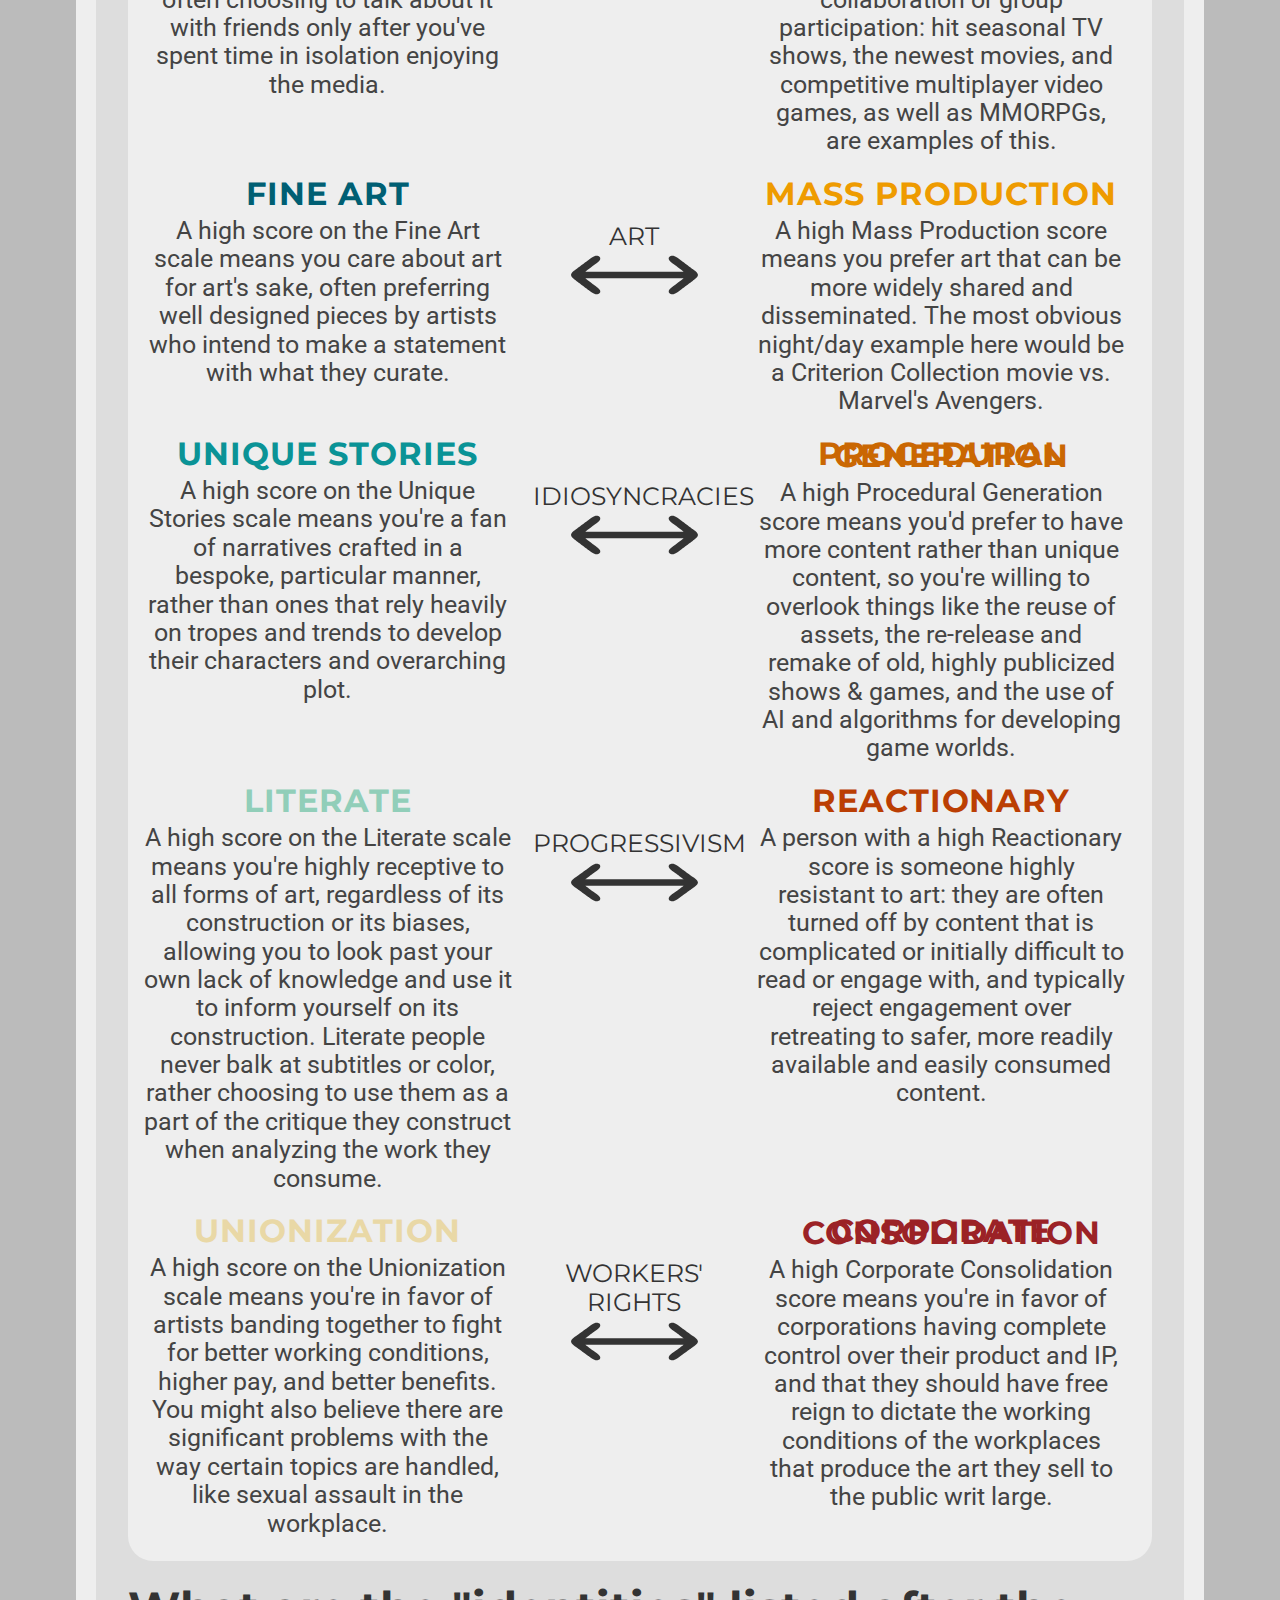
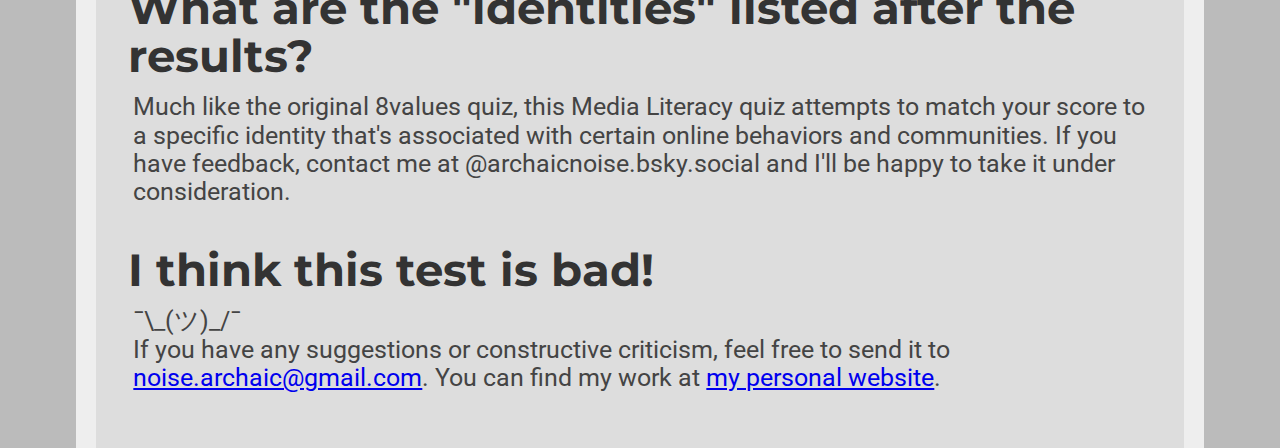
==== commit 007f2e57: "test update" ====
--- a/index.html
+++ b/index.html
@@ -10,6 +10,9 @@
 <body>
 <a href="https://github.com/MediaLiteracy/MediaLiteracyQuiz.github.io" class="github-corner" aria-label="View source on Github"><svg width="80" height="80" viewBox="0 0 250 250" style="fill:#151513; color:#fff; position: absolute; top: 0; border: 0; right: 0;" aria-hidden="true"><path d="M0,0 L115,115 L130,115 L142,142 L250,250 L250,0 Z"></path><path d="M128.3,109.0 C113.8,99.7 119.0,89.6 119.0,89.6 C122.0,82.7 120.5,78.6 120.5,78.6 C119.2,72.0 123.4,76.3 123.4,76.3 C127.3,80.9 125.5,87.3 125.5,87.3 C122.9,97.6 130.6,101.9 134.4,103.2" fill="currentColor" style="transform-origin: 130px 106px;" class="octo-arm"></path><path d="M115.0,115.0 C114.9,115.1 118.7,116.5 119.8,115.4 L133.7,101.6 C136.9,99.2 139.9,98.4 142.2,98.6 C133.8,88.0 127.5,74.4 143.8,58.0 C148.5,53.4 154.0,51.2 159.7,51.0 C160.3,49.4 163.2,43.6 171.4,40.1 C171.4,40.1 176.1,42.5 178.8,56.2 C183.1,58.6 187.2,61.8 190.9,65.4 C194.5,69.0 197.7,73.2 200.1,77.6 C213.8,80.2 216.3,84.9 216.3,84.9 C212.7,93.1 206.9,96.0 205.4,96.6 C205.1,102.4 203.0,107.8 198.3,112.5 C181.9,128.9 168.3,122.5 157.7,114.1 C157.9,116.9 156.7,120.9 152.7,124.9 L141.0,136.5 C139.8,137.7 141.6,141.9 141.8,141.8 Z" fill="currentColor" class="octo-body"></path></svg></a><style>.github-corner:hover .octo-arm{animation:octocat-wave 560ms ease-in-out}@keyframes octocat-wave{0%,100%{transform:rotate(0)}20%,60%{transform:rotate(-25deg)}40%,80%{transform:rotate(10deg)}}@media (max-width:500px){.github-corner:hover .octo-arm{animation:none}.github-corner .octo-arm{animation:octocat-wave 560ms ease-in-out}}</style>
 <h1>Media Literacy Quiz</h1>
+<h1> id="version">v. Alpha 0.9</h1>
+<h3>by Archaic Noise</h3>
+    
 <hr>
 <div class="center">
     <a href="#anchor"><img src="value_images/singleplayer.png" class="quintcolumn"></a>
@@ -135,7 +138,7 @@
 <br>
 <h2>I think this test is bad!</h2>
     <p>¯\_(ツ)_/¯<br/>
-    If you have any suggestions or constructive criticism, feel free to send it to <a href="mailto:noise.archaic@gmail.com">noise.archaic@gmail.com</a>.</p>
+    If you have any suggestions or constructive criticism, feel free to send it to <a href="mailto:noise.archaic@gmail.com">noise.archaic@gmail.com</a>. You can find my work at <a href="https://www.archaicnoise.com">my personal website</a>.</p>
 <br>
 <!-- Website visit statistics - no personal information is collected! -->
 <script type="text/javascript">
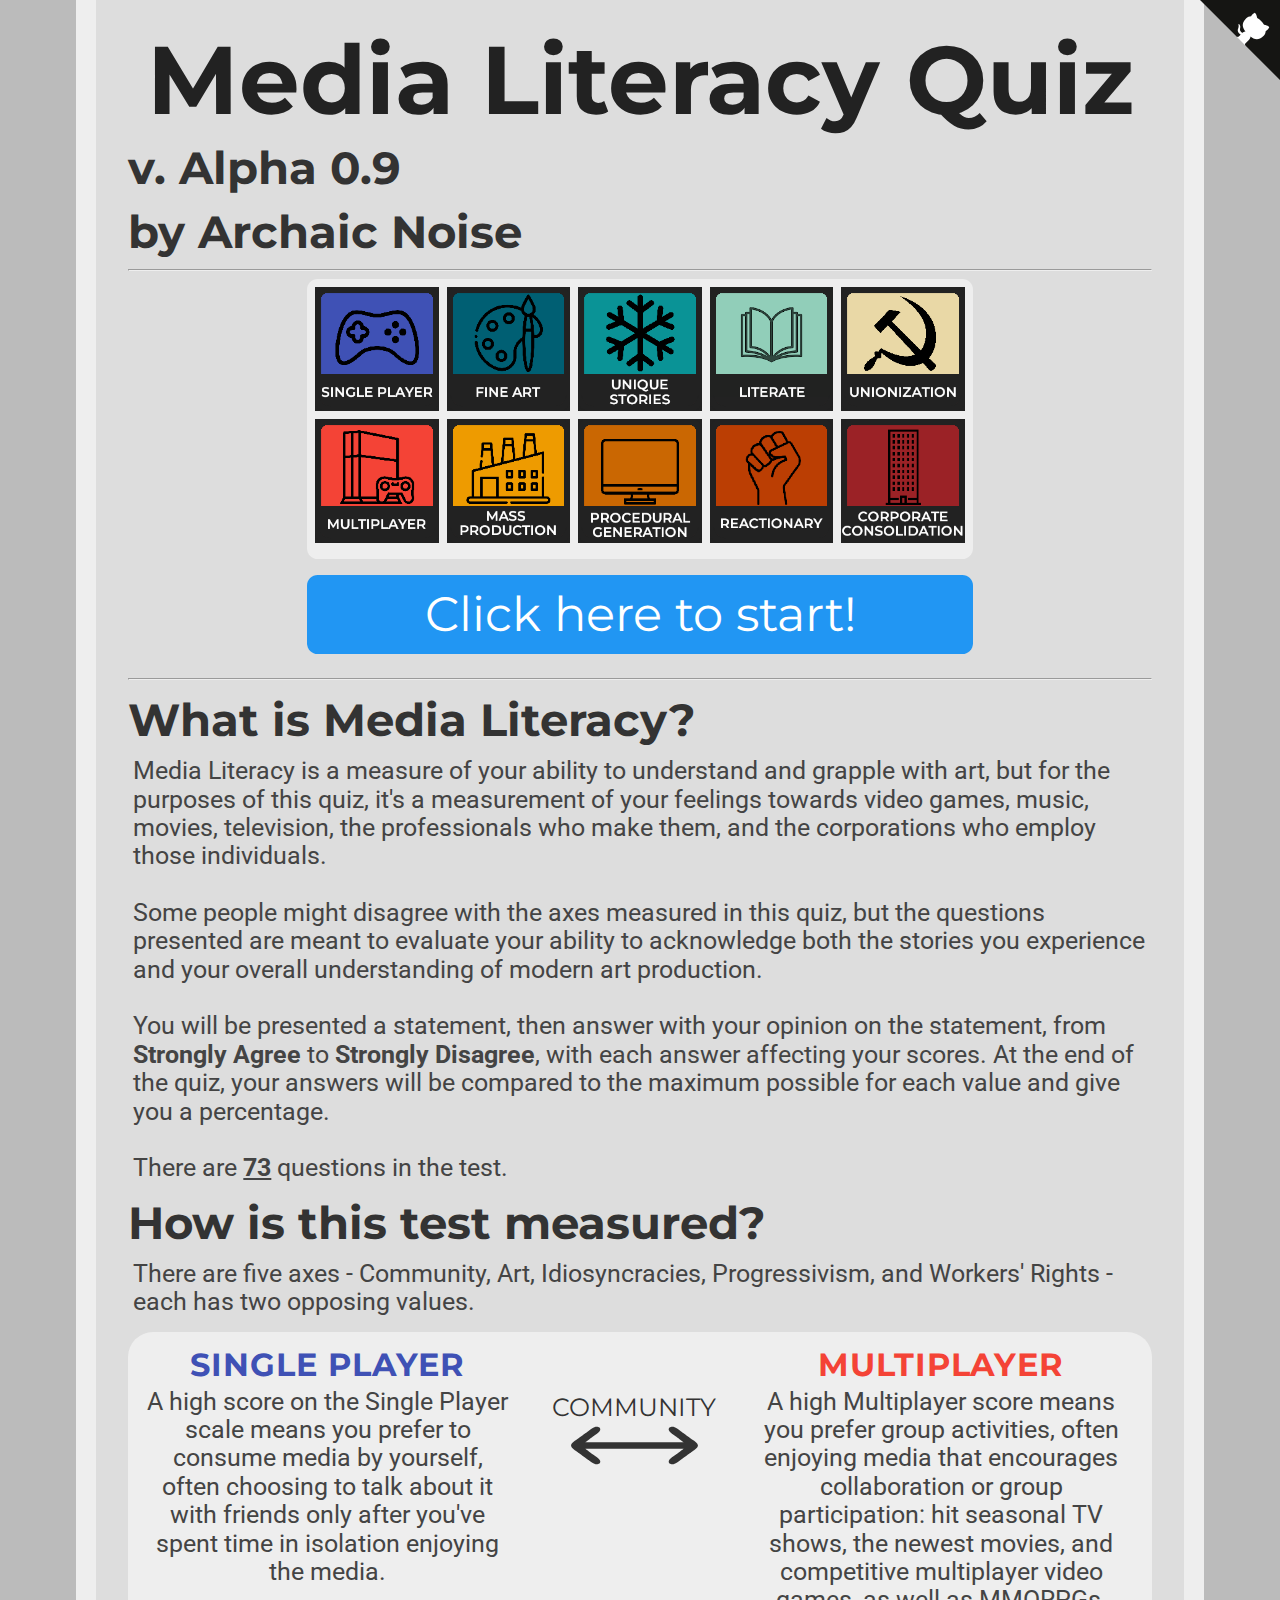
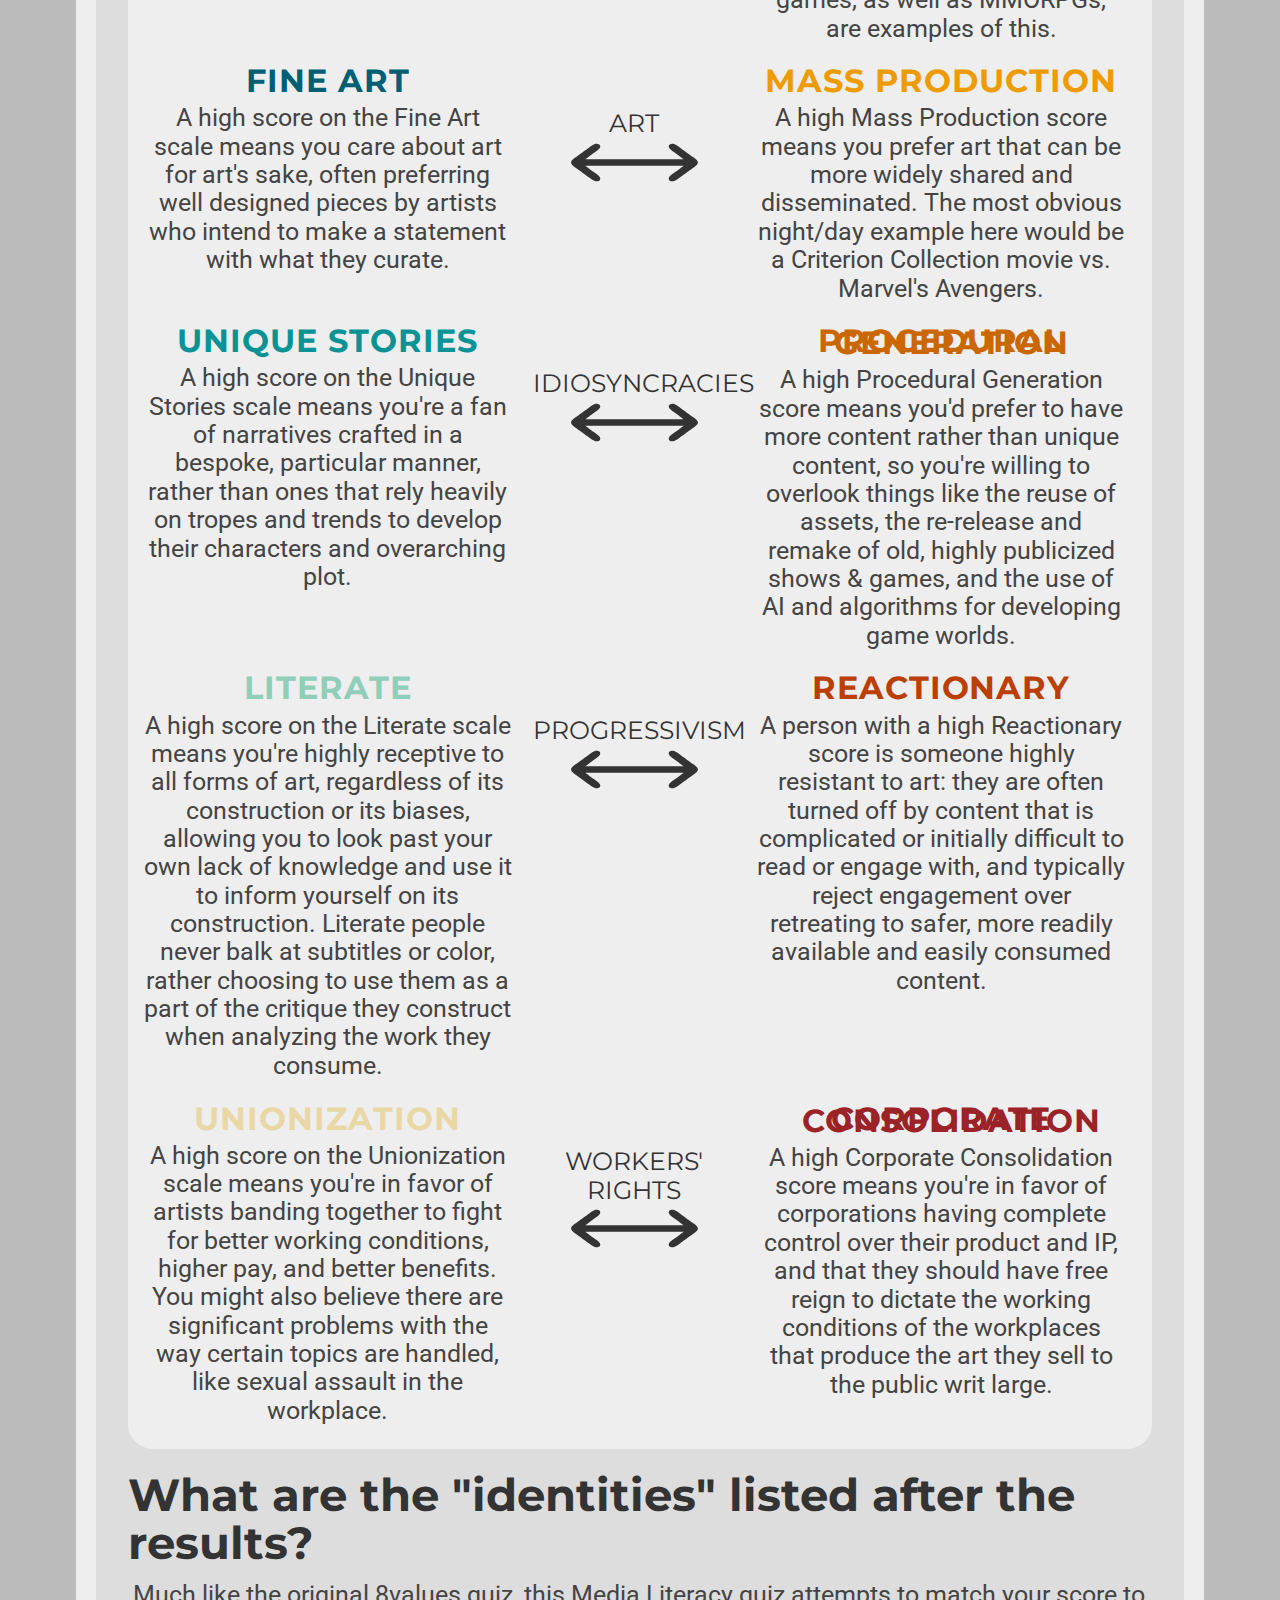
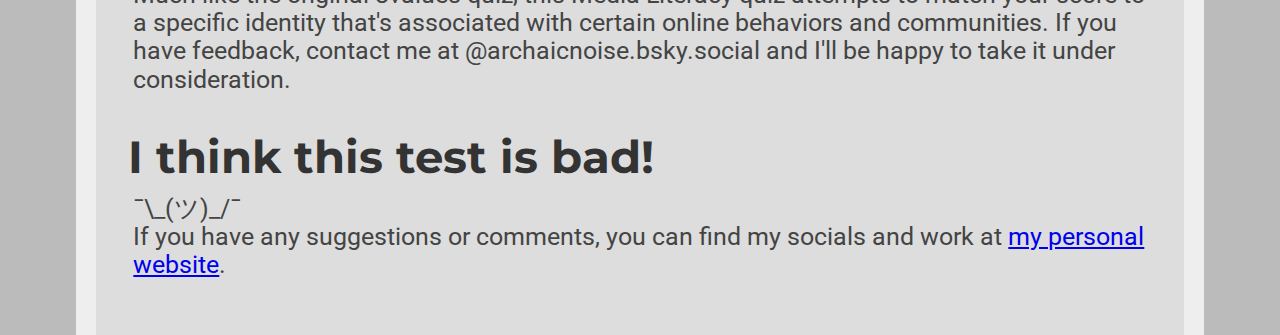
==== commit 42f95e09: "fixed header, removed statcounter" ====
--- a/index.html
+++ b/index.html
@@ -10,8 +10,8 @@
 <body>
 <a href="https://github.com/MediaLiteracy/MediaLiteracyQuiz.github.io" class="github-corner" aria-label="View source on Github"><svg width="80" height="80" viewBox="0 0 250 250" style="fill:#151513; color:#fff; position: absolute; top: 0; border: 0; right: 0;" aria-hidden="true"><path d="M0,0 L115,115 L130,115 L142,142 L250,250 L250,0 Z"></path><path d="M128.3,109.0 C113.8,99.7 119.0,89.6 119.0,89.6 C122.0,82.7 120.5,78.6 120.5,78.6 C119.2,72.0 123.4,76.3 123.4,76.3 C127.3,80.9 125.5,87.3 125.5,87.3 C122.9,97.6 130.6,101.9 134.4,103.2" fill="currentColor" style="transform-origin: 130px 106px;" class="octo-arm"></path><path d="M115.0,115.0 C114.9,115.1 118.7,116.5 119.8,115.4 L133.7,101.6 C136.9,99.2 139.9,98.4 142.2,98.6 C133.8,88.0 127.5,74.4 143.8,58.0 C148.5,53.4 154.0,51.2 159.7,51.0 C160.3,49.4 163.2,43.6 171.4,40.1 C171.4,40.1 176.1,42.5 178.8,56.2 C183.1,58.6 187.2,61.8 190.9,65.4 C194.5,69.0 197.7,73.2 200.1,77.6 C213.8,80.2 216.3,84.9 216.3,84.9 C212.7,93.1 206.9,96.0 205.4,96.6 C205.1,102.4 203.0,107.8 198.3,112.5 C181.9,128.9 168.3,122.5 157.7,114.1 C157.9,116.9 156.7,120.9 152.7,124.9 L141.0,136.5 C139.8,137.7 141.6,141.9 141.8,141.8 Z" fill="currentColor" class="octo-body"></path></svg></a><style>.github-corner:hover .octo-arm{animation:octocat-wave 560ms ease-in-out}@keyframes octocat-wave{0%,100%{transform:rotate(0)}20%,60%{transform:rotate(-25deg)}40%,80%{transform:rotate(10deg)}}@media (max-width:500px){.github-corner:hover .octo-arm{animation:none}.github-corner .octo-arm{animation:octocat-wave 560ms ease-in-out}}</style>
 <h1>Media Literacy Quiz</h1>
-<h1> id="version">v. Alpha 0.9</h1>
-<h3>by Archaic Noise</h3>
+<h2 id="version">v. Alpha 0.9</h2>
+<h2>by Archaic Noise</h2>
     
 <hr>
 <div class="center">
@@ -34,11 +34,12 @@
       <br><br />
     Some people might disagree with the axes measured in this quiz, but the questions presented are meant to evaluate your ability to acknowledge both the stories you experience and your overall understanding of modern art production.
       <br><br />
-    You will be presented a statement, then answer with your opinion on the statement, from <b>Strongly Agree</b> to <b>Strongly Disagree</b>, with each answer affecting your scores. At the end of the quiz, your answers will be compared to the maximum possible for each value and give you a percentage.</p><br /><br />
+    You will be presented a statement, then answer with your opinion on the statement, from <b>Strongly Agree</b> to <b>Strongly Disagree</b>, with each answer affecting your scores. At the end of the quiz, your answers will be compared to the maximum possible for each value and give you a percentage.<br /><br />
+    
     There are <b><u><span id="numOfQuestions"></span></u></b> questions in the test.</p>
 
 <h2><a id="anchor">How is this test measured?</a></h2>
-    <p>There are five axes - Community, Art, Idiosyncracies, Progressivism, and Workers' Rights - each has two opposing values assigned to them. They are:</p>
+    <p>There are five axes - Community, Art, Idiosyncracies, Progressivism, and Workers' Rights - each has two opposing values.</p>
     <div class="explanation_bg">
         <div class="spacer">
             <div class="explanation_blurb_left">
@@ -138,24 +139,8 @@
 <br>
 <h2>I think this test is bad!</h2>
     <p>¯\_(ツ)_/¯<br/>
-    If you have any suggestions or constructive criticism, feel free to send it to <a href="mailto:noise.archaic@gmail.com">noise.archaic@gmail.com</a>. You can find my work at <a href="https://www.archaicnoise.com">my personal website</a>.</p>
+    If you have any suggestions or comments, you can find my socials and work at <a href="https://www.archaicnoise.com">my personal website</a>.</p>
 <br>
-<!-- Website visit statistics - no personal information is collected! -->
-<script type="text/javascript">
-var sc_project=11325211;
-var sc_invisible=1;
-var sc_security="fd9f0659";
-var scJsHost = (("https:" == document.location.protocol) ?
-"https://secure." : "http://www.");
-document.write("<sc"+"ript type='text/javascript' src='" +
-scJsHost+
-"statcounter.com/counter/counter.js'></"+"script>");
-</script>
-<noscript><div class="statcounter"><a title="web stats"
-href="http://statcounter.com/" target="_blank"><img
-class="statcounter"
-src="//c.statcounter.com/11325211/0/fd9f0659/1/" alt="web
-stats"></a></div></noscript>
 
 <!-- This is the script for the page itself -->
 <script type="application/javascript"src="questions.js"></script>
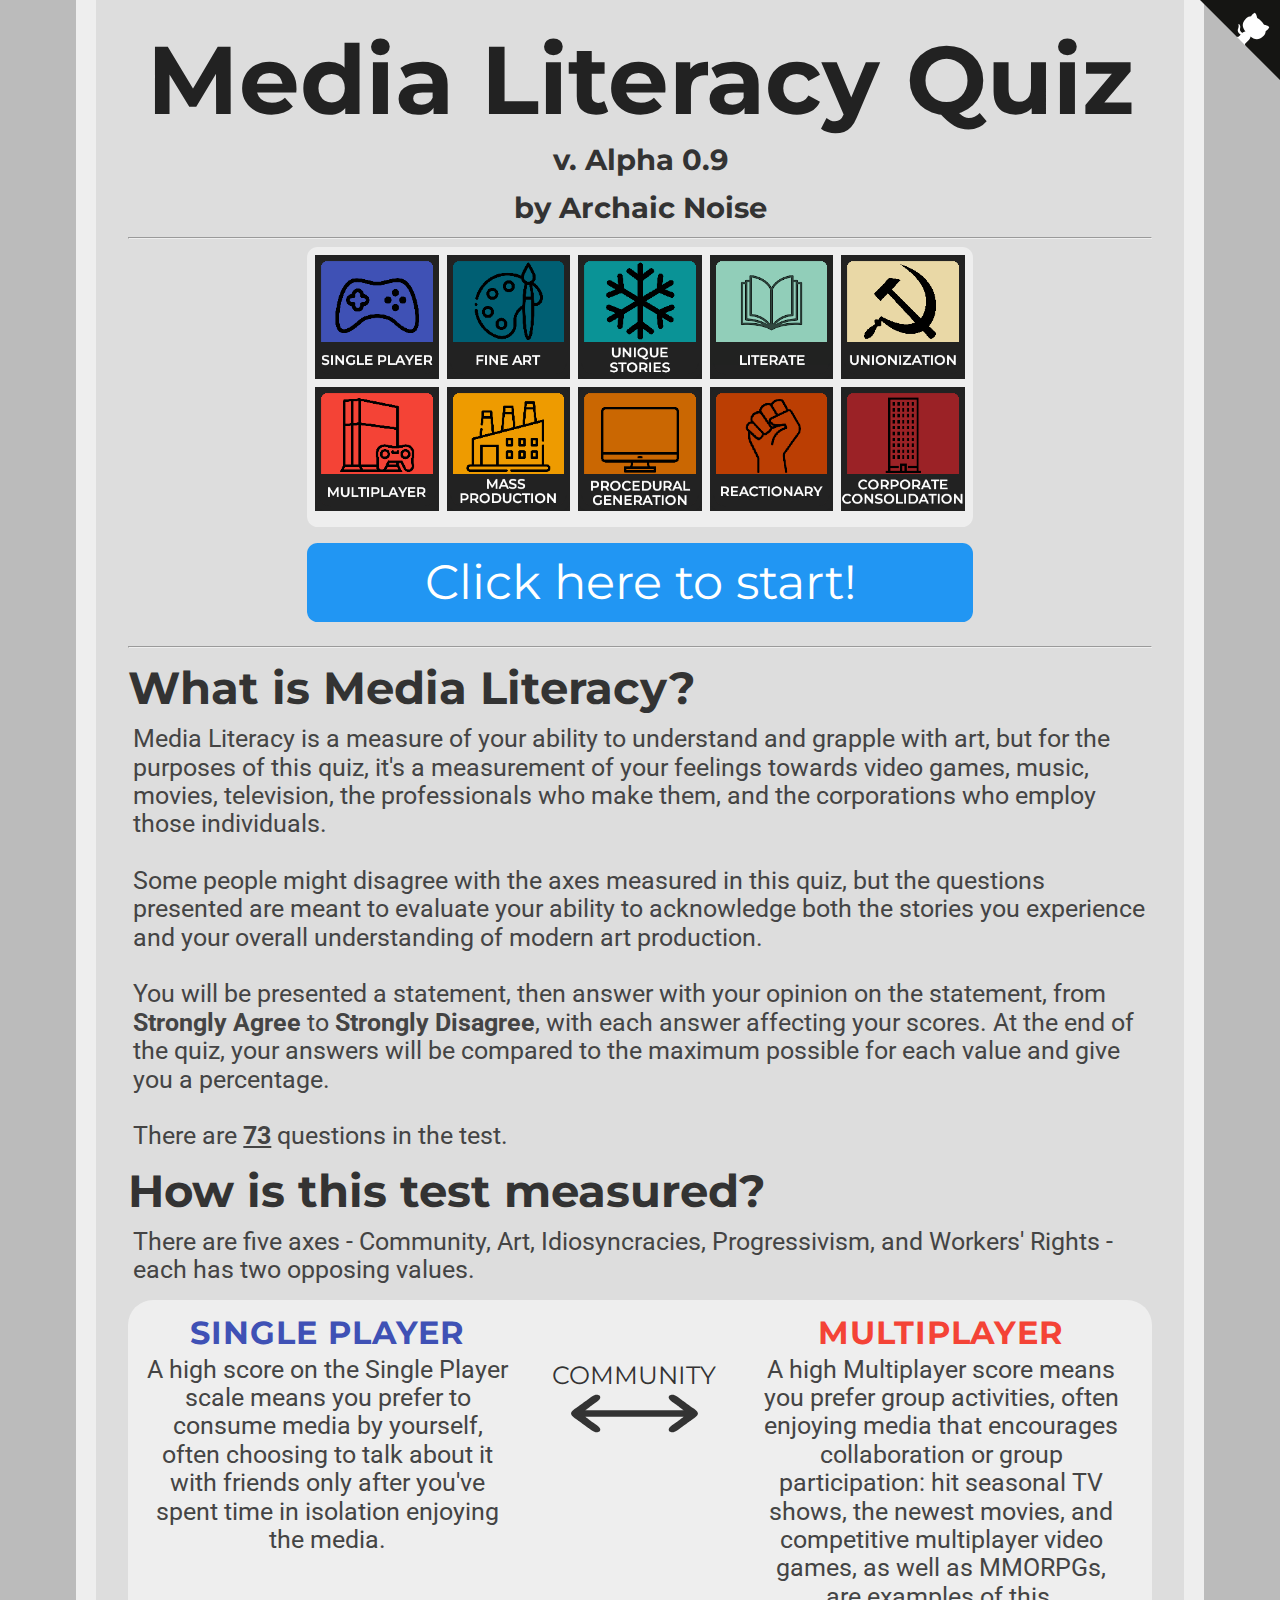
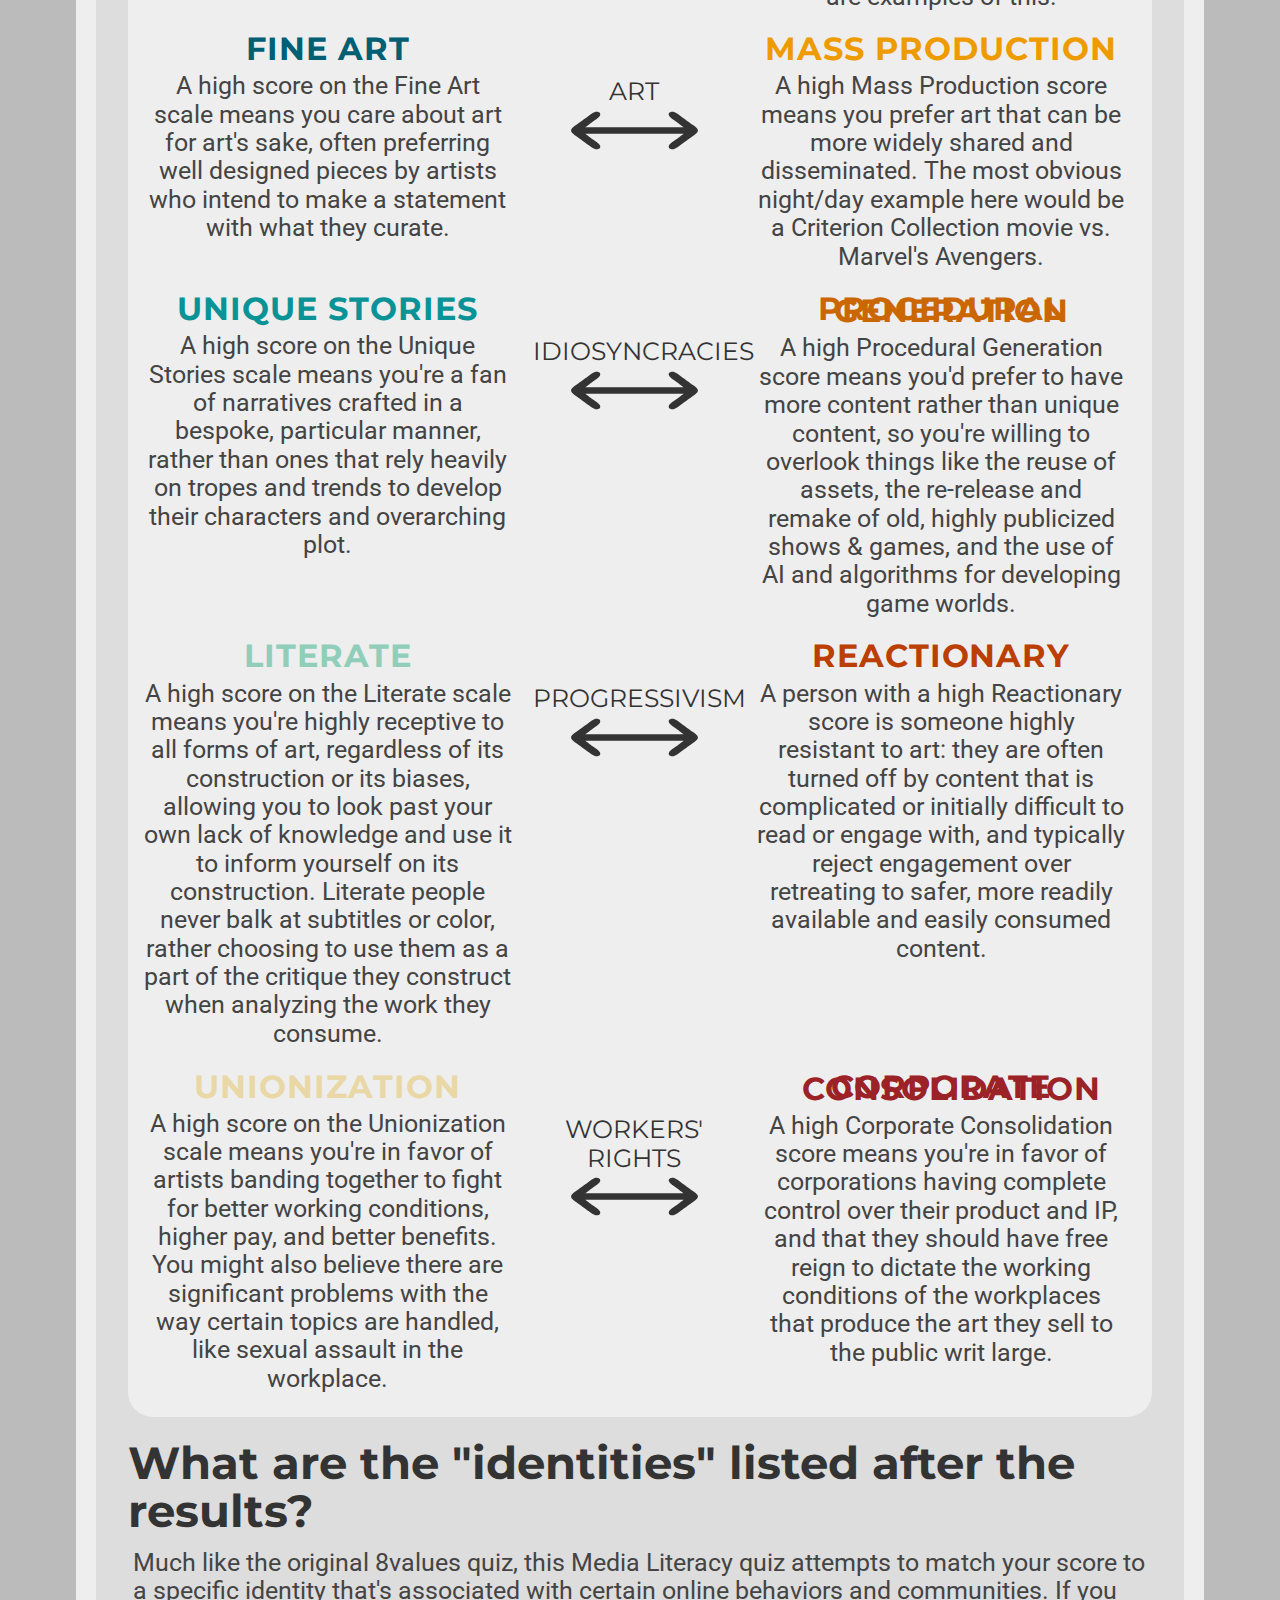
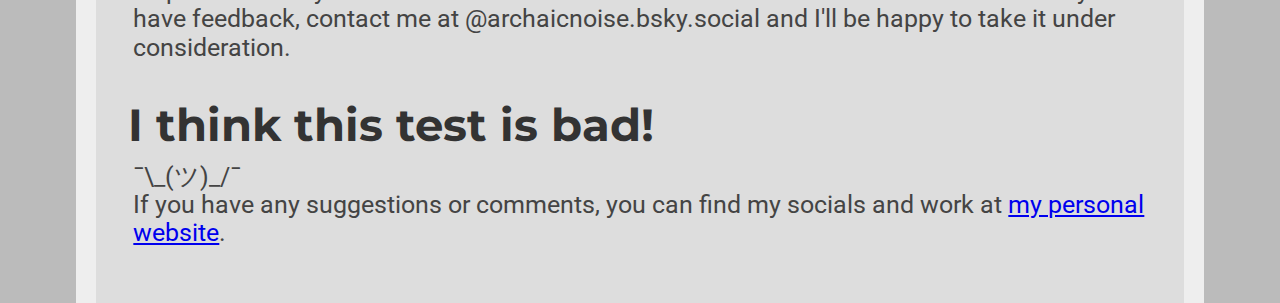
==== commit ce4ef9c9: "updated header" ====
--- a/index.html
+++ b/index.html
@@ -8,10 +8,10 @@
 
 </head>
 <body>
-<a href="https://github.com/MediaLiteracy/MediaLiteracyQuiz.github.io" class="github-corner" aria-label="View source on Github"><svg width="80" height="80" viewBox="0 0 250 250" style="fill:#151513; color:#fff; position: absolute; top: 0; border: 0; right: 0;" aria-hidden="true"><path d="M0,0 L115,115 L130,115 L142,142 L250,250 L250,0 Z"></path><path d="M128.3,109.0 C113.8,99.7 119.0,89.6 119.0,89.6 C122.0,82.7 120.5,78.6 120.5,78.6 C119.2,72.0 123.4,76.3 123.4,76.3 C127.3,80.9 125.5,87.3 125.5,87.3 C122.9,97.6 130.6,101.9 134.4,103.2" fill="currentColor" style="transform-origin: 130px 106px;" class="octo-arm"></path><path d="M115.0,115.0 C114.9,115.1 118.7,116.5 119.8,115.4 L133.7,101.6 C136.9,99.2 139.9,98.4 142.2,98.6 C133.8,88.0 127.5,74.4 143.8,58.0 C148.5,53.4 154.0,51.2 159.7,51.0 C160.3,49.4 163.2,43.6 171.4,40.1 C171.4,40.1 176.1,42.5 178.8,56.2 C183.1,58.6 187.2,61.8 190.9,65.4 C194.5,69.0 197.7,73.2 200.1,77.6 C213.8,80.2 216.3,84.9 216.3,84.9 C212.7,93.1 206.9,96.0 205.4,96.6 C205.1,102.4 203.0,107.8 198.3,112.5 C181.9,128.9 168.3,122.5 157.7,114.1 C157.9,116.9 156.7,120.9 152.7,124.9 L141.0,136.5 C139.8,137.7 141.6,141.9 141.8,141.8 Z" fill="currentColor" class="octo-body"></path></svg></a><style>.github-corner:hover .octo-arm{animation:octocat-wave 560ms ease-in-out}@keyframes octocat-wave{0%,100%{transform:rotate(0)}20%,60%{transform:rotate(-25deg)}40%,80%{transform:rotate(10deg)}}@media (max-width:500px){.github-corner:hover .octo-arm{animation:none}.github-corner .octo-arm{animation:octocat-wave 560ms ease-in-out}}</style>
+<a href="https://github.com/ArchaicNoise/MediaLiteracyQuiz.github.io" class="github-corner" aria-label="View source on Github"><svg width="80" height="80" viewBox="0 0 250 250" style="fill:#151513; color:#fff; position: absolute; top: 0; border: 0; right: 0;" aria-hidden="true"><path d="M0,0 L115,115 L130,115 L142,142 L250,250 L250,0 Z"></path><path d="M128.3,109.0 C113.8,99.7 119.0,89.6 119.0,89.6 C122.0,82.7 120.5,78.6 120.5,78.6 C119.2,72.0 123.4,76.3 123.4,76.3 C127.3,80.9 125.5,87.3 125.5,87.3 C122.9,97.6 130.6,101.9 134.4,103.2" fill="currentColor" style="transform-origin: 130px 106px;" class="octo-arm"></path><path d="M115.0,115.0 C114.9,115.1 118.7,116.5 119.8,115.4 L133.7,101.6 C136.9,99.2 139.9,98.4 142.2,98.6 C133.8,88.0 127.5,74.4 143.8,58.0 C148.5,53.4 154.0,51.2 159.7,51.0 C160.3,49.4 163.2,43.6 171.4,40.1 C171.4,40.1 176.1,42.5 178.8,56.2 C183.1,58.6 187.2,61.8 190.9,65.4 C194.5,69.0 197.7,73.2 200.1,77.6 C213.8,80.2 216.3,84.9 216.3,84.9 C212.7,93.1 206.9,96.0 205.4,96.6 C205.1,102.4 203.0,107.8 198.3,112.5 C181.9,128.9 168.3,122.5 157.7,114.1 C157.9,116.9 156.7,120.9 152.7,124.9 L141.0,136.5 C139.8,137.7 141.6,141.9 141.8,141.8 Z" fill="currentColor" class="octo-body"></path></svg></a><style>.github-corner:hover .octo-arm{animation:octocat-wave 560ms ease-in-out}@keyframes octocat-wave{0%,100%{transform:rotate(0)}20%,60%{transform:rotate(-25deg)}40%,80%{transform:rotate(10deg)}}@media (max-width:500px){.github-corner:hover .octo-arm{animation:none}.github-corner .octo-arm{animation:octocat-wave 560ms ease-in-out}}</style>
 <h1>Media Literacy Quiz</h1>
-<h2 id="version">v. Alpha 0.9</h2>
-<h2>by Archaic Noise</h2>
+<h3 id="version">v. Alpha 0.9</h3>
+<h3>by Archaic Noise</h3>
     
 <hr>
 <div class="center">
--- a/style.css
+++ b/style.css
@@ -74,6 +74,16 @@
     margin-top: 12pt;
     margin-bottom: 10pt;
 }
+h3 {
+    color: #333333;
+    font-family: 'Montserrat', sans-serif;
+    font-size: 22pt;
+    line-height: 24pt;
+    margin-top: 12pt;
+    margin-bottom: 10pt;
+    text-align: center;
+}
+
 li {
     font-size: 16pt;
     text-indent: 16pt;
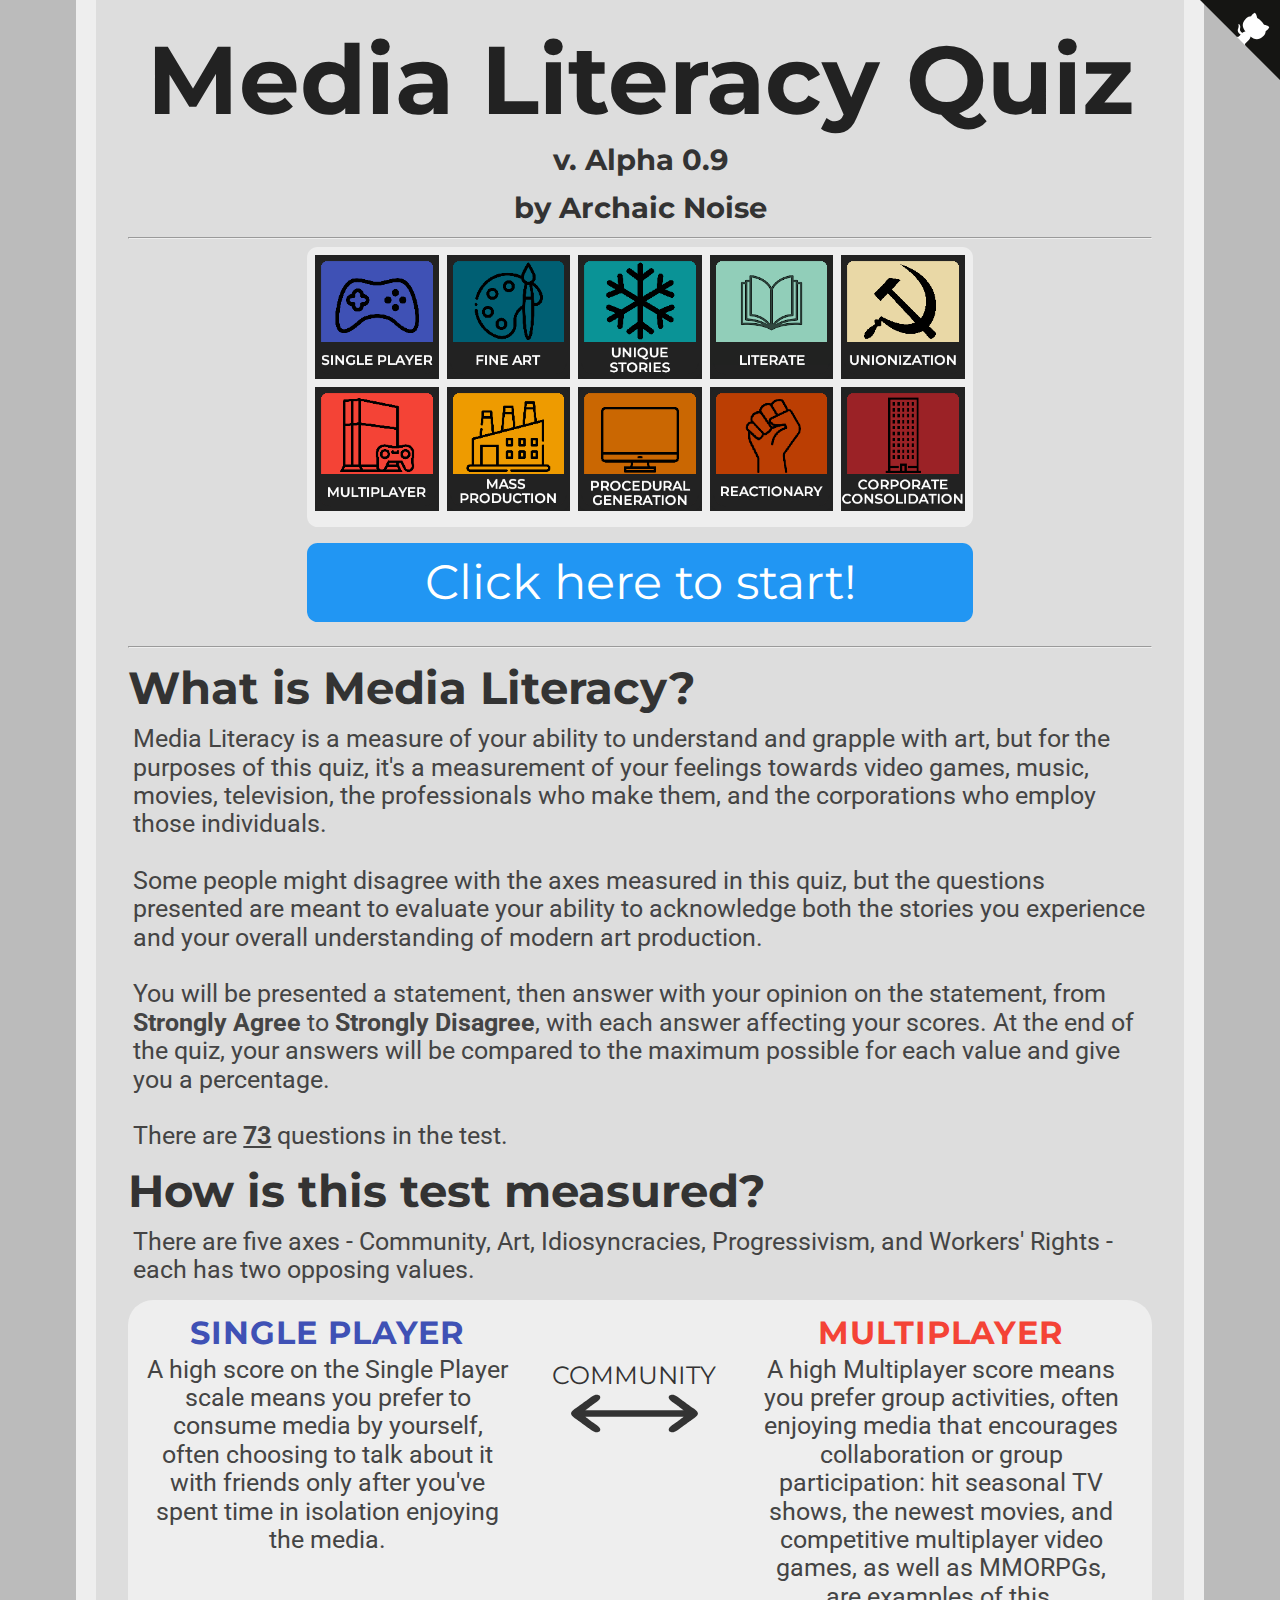
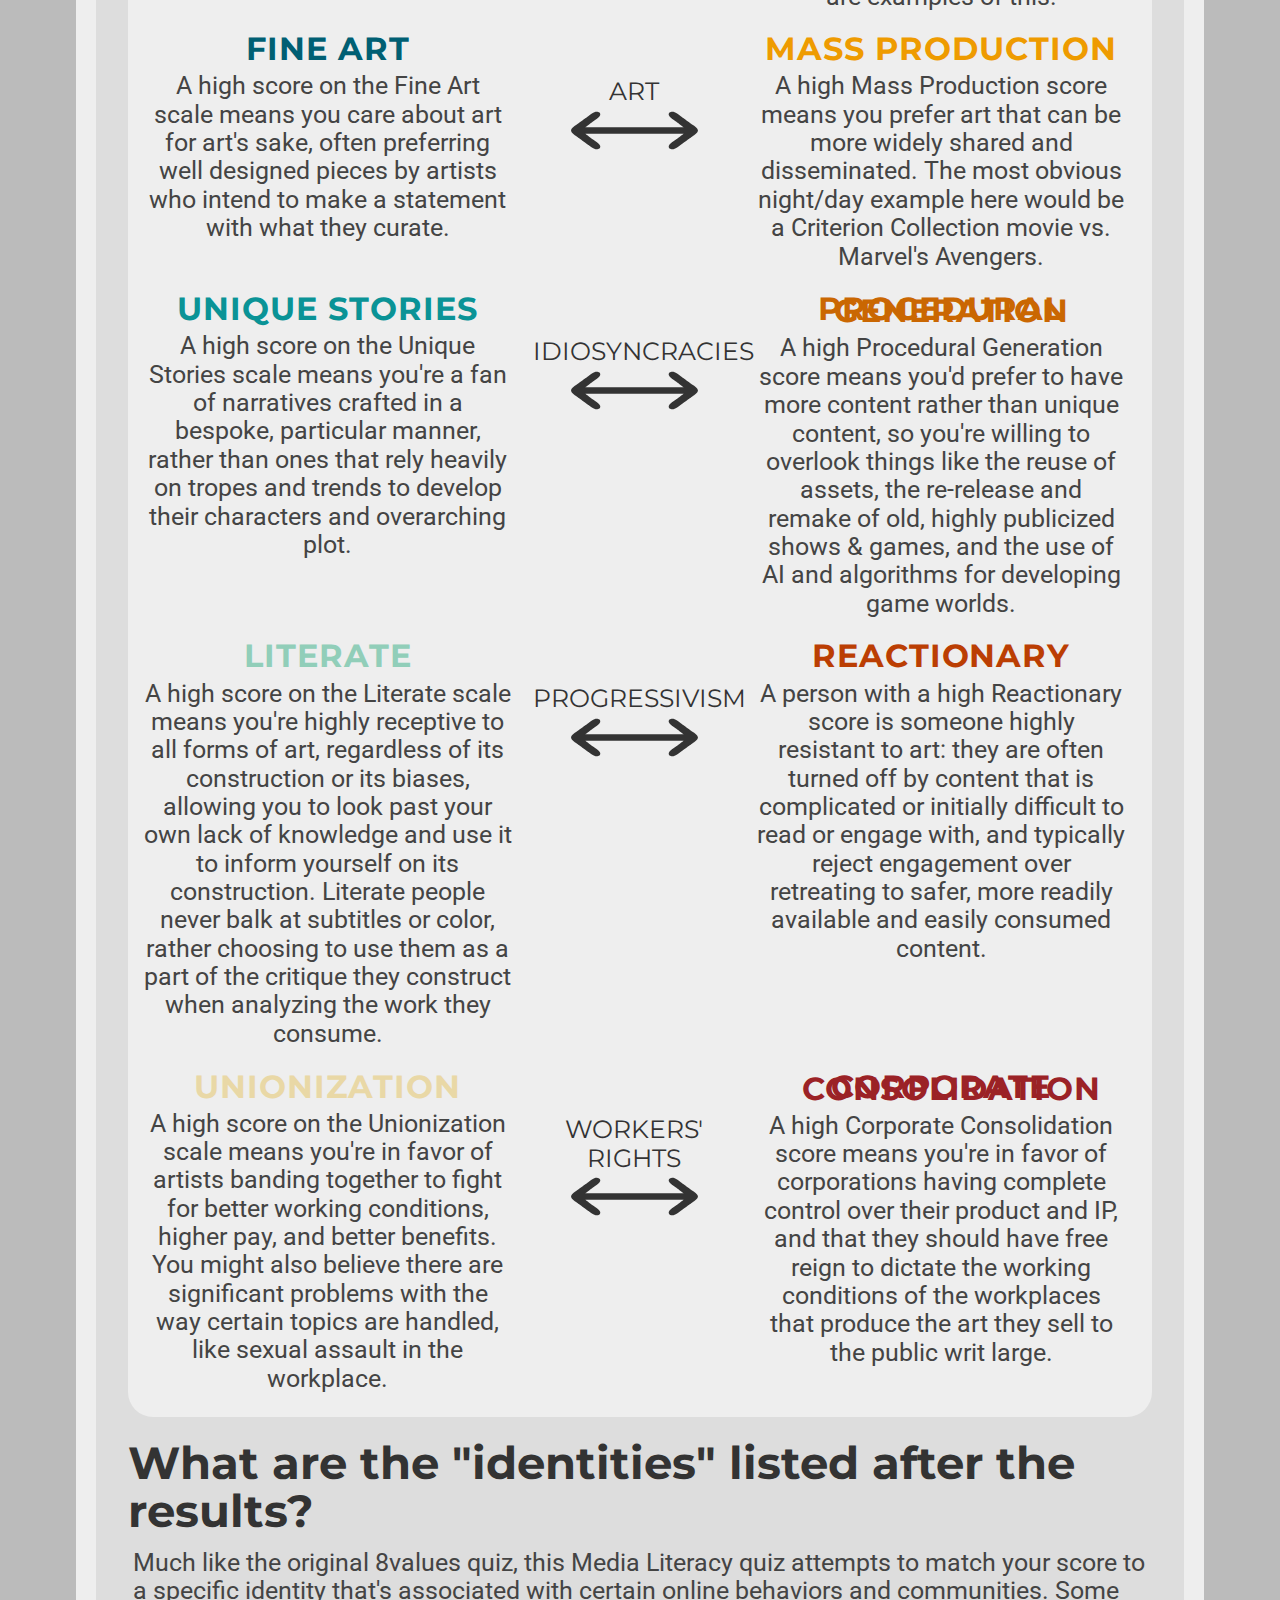
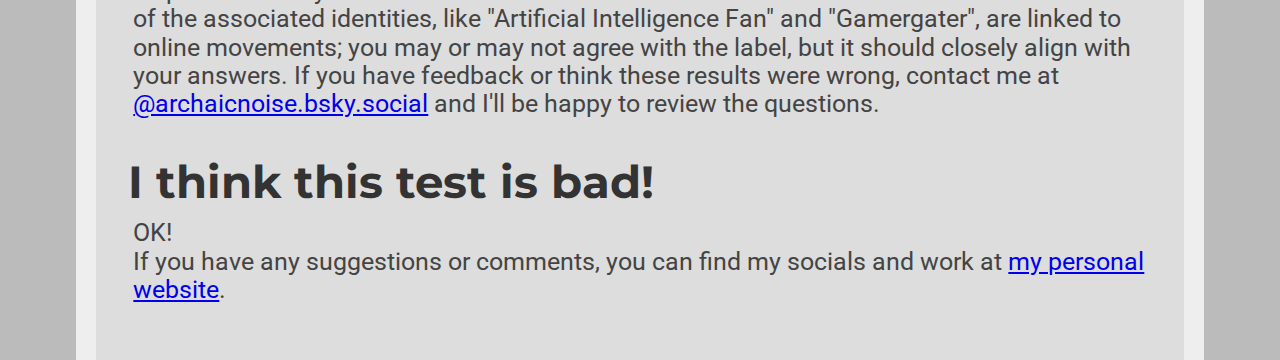
==== commit 30940280: "Updated for clarity, plus my socials in the final paragraph" ====
--- a/index.html
+++ b/index.html
@@ -135,10 +135,10 @@
     </div>
 
 <h2 style="margin-top: 17pt;">What are the "identities" listed after the results?</h2>
-    <p>Much like the original 8values quiz, this Media Literacy quiz attempts to match your score to a specific identity that's associated with certain online behaviors and communities. If you have feedback, contact me at @archaicnoise.bsky.social and I'll be happy to take it under consideration.</p>
+    <p>Much like the original 8values quiz, this Media Literacy quiz attempts to match your score to a specific identity that's associated with certain online behaviors and communities. Some of the associated identities, like "Artificial Intelligence Fan" and "Gamergater", are linked to online movements; you may or may not agree with the label, but it should closely align with your answers. If you have feedback or think these results were wrong, contact me at <a href="https://bsky.app/profile/archaicnoise.bsky.social">@archaicnoise.bsky.social</a> and I'll be happy to review the questions.</p>
 <br>
 <h2>I think this test is bad!</h2>
-    <p>¯\_(ツ)_/¯<br/>
+    <p>OK!<br/>
     If you have any suggestions or comments, you can find my socials and work at <a href="https://www.archaicnoise.com">my personal website</a>.</p>
 <br>
 
--- a/style.css
+++ b/style.css
@@ -235,43 +235,53 @@
     color: #222222;
     display: inline-block;
 }
-div.equality {
+div.singleplayer {
+    background-color: #3f51b5;
+    text-align: left;
+    border-right-style: solid;
+}
+div.multiplayer {
     background-color: #f44336;
-    text-align: left;
-    border-right-style: solid;
-}
-div.wealth {
-    background-color: #00897b;
-    text-align: right;
-    border-left-style: solid;
-}
-div.liberty {
-    background-color: #ffeb3b;
-    text-align: left;
-    border-right-style: solid;
-}
-div.authority {
-    background-color: #3f51b5;
-    text-align: right;
-    border-left-style: solid;
-}
-div.peace {
-    background-color: #03a9f4;
-    text-align: right;
-    border-left-style: solid;
-}
-div.might {
-    background-color: #ff9800;
-    text-align: left;
-    border-right-style: solid;
-}
-div.progress {
-    background-color: #9c27b0;
-    text-align: right;
-    border-left-style: solid;
-}
-div.tradition {
-    background-color: #8bc34a;
+    text-align: right;
+    border-left-style: solid;
+}
+div.fineart {
+    background-color: #005f73;
+    text-align: left;
+    border-right-style: solid;
+}
+div.massproduction {
+    background-color: #ee9b00;
+    text-align: right;
+    border-left-style: solid;
+}
+div.uniquestories {
+    background-color: #0a9396;
+    text-align: right;
+    border-left-style: solid;
+}
+div.proceduralgeneration {
+    background-color: #ca6702;
+    text-align: left;
+    border-right-style: solid;
+}
+div.literate {
+    background-color: #91ceb9;
+    text-align: right;
+    border-left-style: solid;
+}
+div.reactionary {
+    background-color: #bb3e03;
+    text-align: left;
+    border-right-style: solid;
+}
+div.unionization {
+    background-color: #e9d8a6;
+    text-align: right;
+    border-left-style: solid;
+}
+div.corporateconsolidation {
+    background-color: #9b2226;
     text-align: left;
     border-right-style: solid;
 }
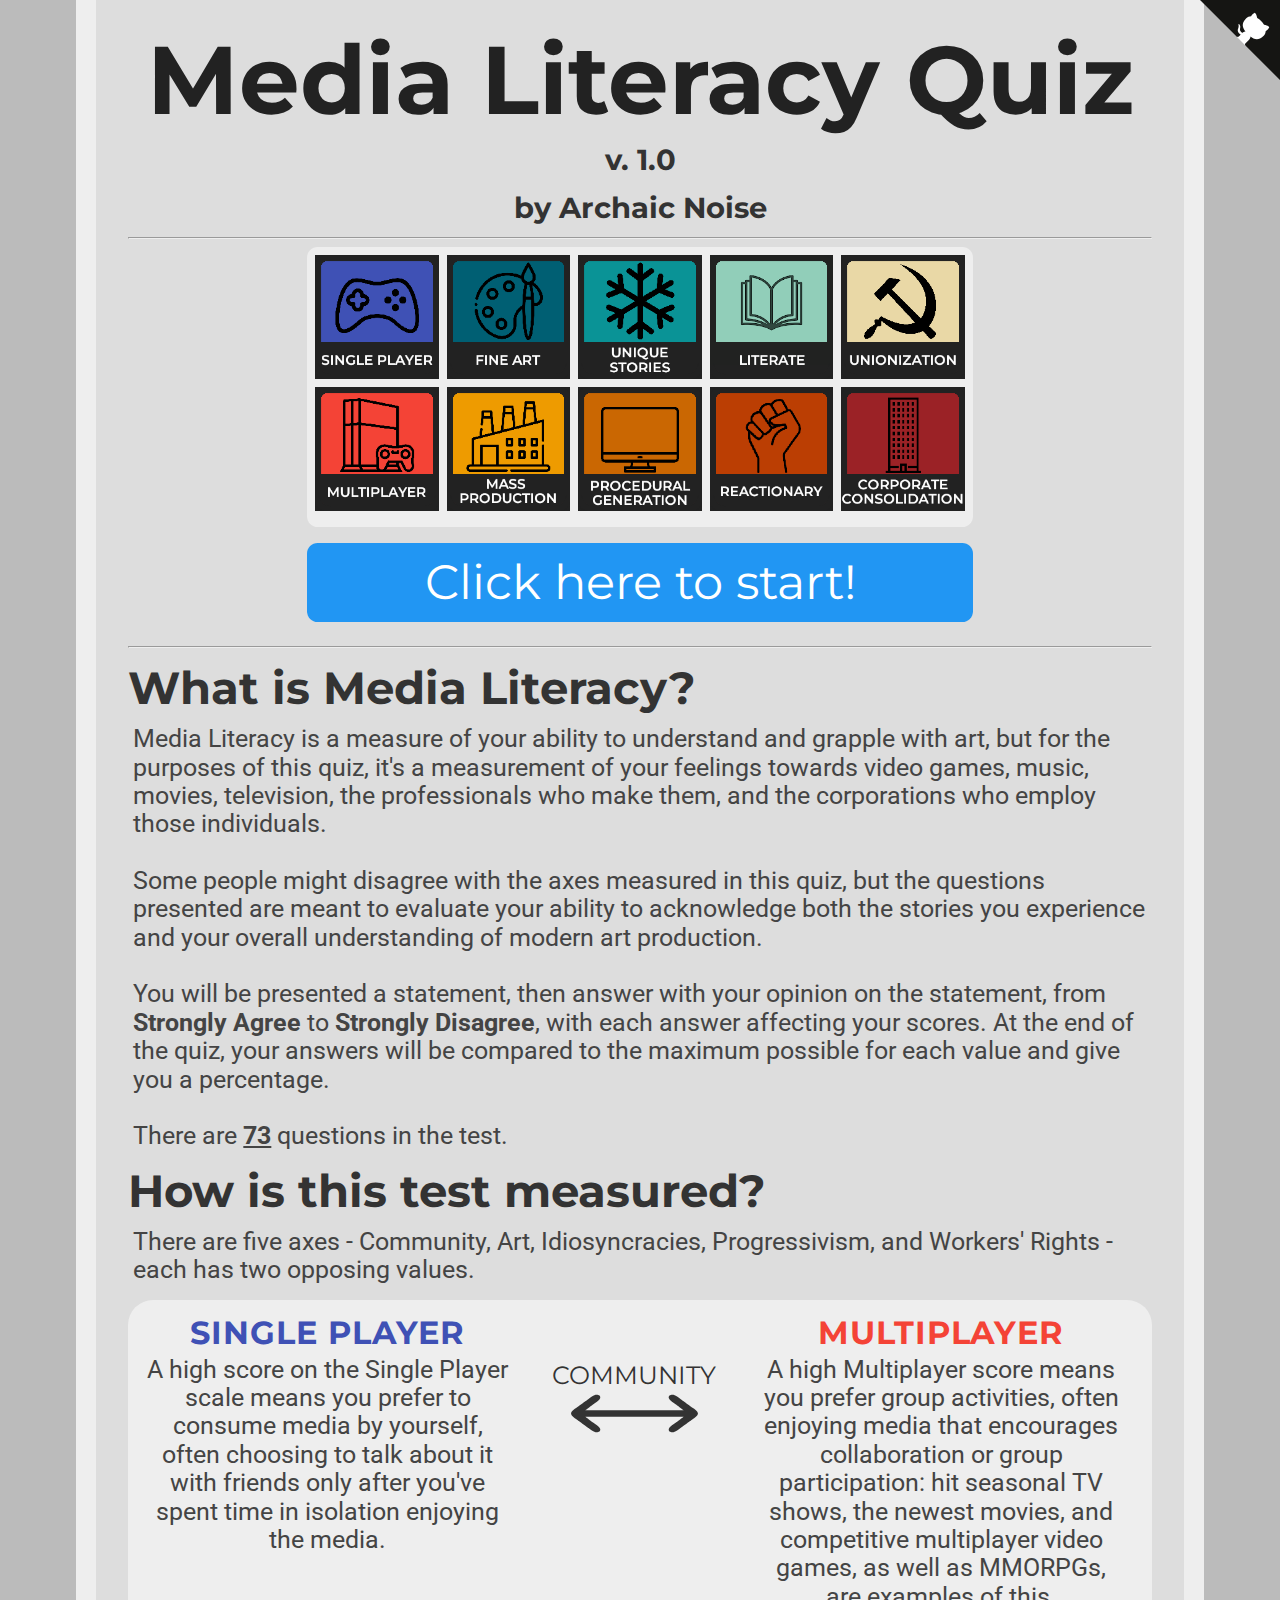
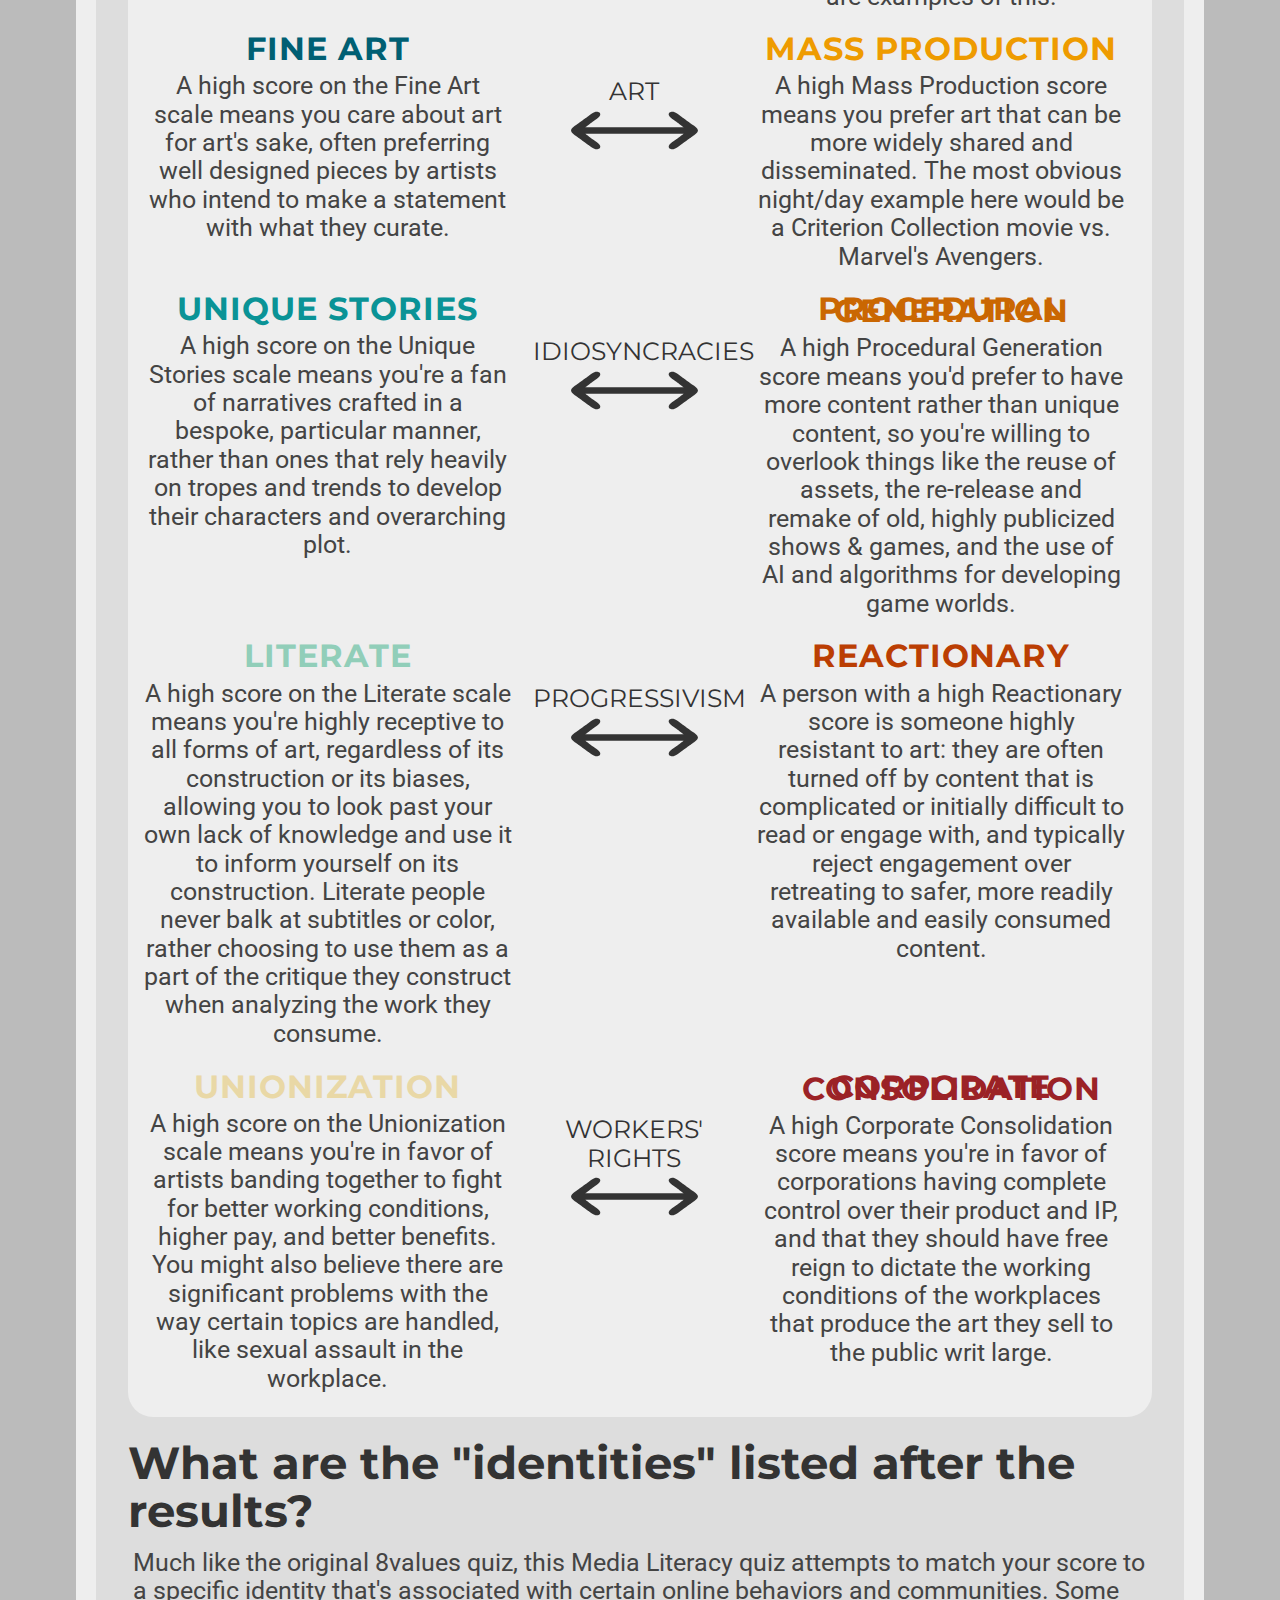
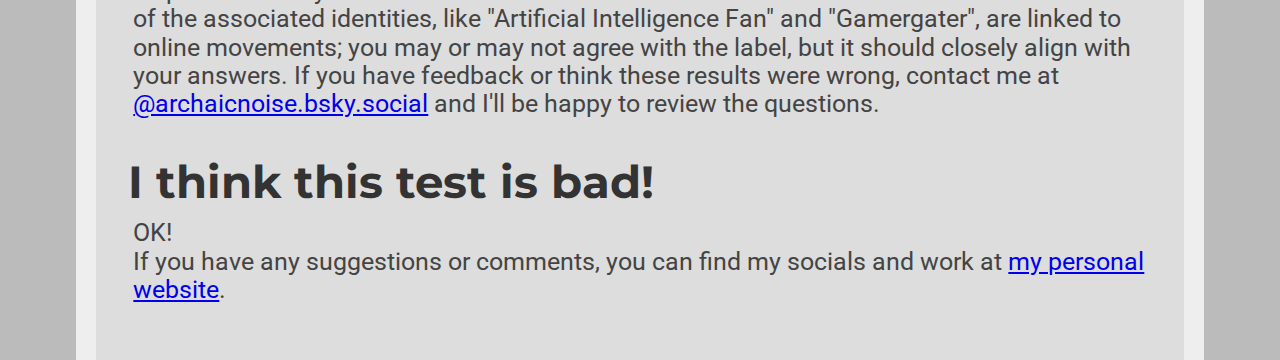
==== commit d935c5cc: "proper version number in header" ====
--- a/index.html
+++ b/index.html
@@ -10,7 +10,7 @@
 <body>
 <a href="https://github.com/ArchaicNoise/MediaLiteracyQuiz.github.io" class="github-corner" aria-label="View source on Github"><svg width="80" height="80" viewBox="0 0 250 250" style="fill:#151513; color:#fff; position: absolute; top: 0; border: 0; right: 0;" aria-hidden="true"><path d="M0,0 L115,115 L130,115 L142,142 L250,250 L250,0 Z"></path><path d="M128.3,109.0 C113.8,99.7 119.0,89.6 119.0,89.6 C122.0,82.7 120.5,78.6 120.5,78.6 C119.2,72.0 123.4,76.3 123.4,76.3 C127.3,80.9 125.5,87.3 125.5,87.3 C122.9,97.6 130.6,101.9 134.4,103.2" fill="currentColor" style="transform-origin: 130px 106px;" class="octo-arm"></path><path d="M115.0,115.0 C114.9,115.1 118.7,116.5 119.8,115.4 L133.7,101.6 C136.9,99.2 139.9,98.4 142.2,98.6 C133.8,88.0 127.5,74.4 143.8,58.0 C148.5,53.4 154.0,51.2 159.7,51.0 C160.3,49.4 163.2,43.6 171.4,40.1 C171.4,40.1 176.1,42.5 178.8,56.2 C183.1,58.6 187.2,61.8 190.9,65.4 C194.5,69.0 197.7,73.2 200.1,77.6 C213.8,80.2 216.3,84.9 216.3,84.9 C212.7,93.1 206.9,96.0 205.4,96.6 C205.1,102.4 203.0,107.8 198.3,112.5 C181.9,128.9 168.3,122.5 157.7,114.1 C157.9,116.9 156.7,120.9 152.7,124.9 L141.0,136.5 C139.8,137.7 141.6,141.9 141.8,141.8 Z" fill="currentColor" class="octo-body"></path></svg></a><style>.github-corner:hover .octo-arm{animation:octocat-wave 560ms ease-in-out}@keyframes octocat-wave{0%,100%{transform:rotate(0)}20%,60%{transform:rotate(-25deg)}40%,80%{transform:rotate(10deg)}}@media (max-width:500px){.github-corner:hover .octo-arm{animation:none}.github-corner .octo-arm{animation:octocat-wave 560ms ease-in-out}}</style>
 <h1>Media Literacy Quiz</h1>
-<h3 id="version">v. Alpha 0.9</h3>
+<h3 id="version">v. 1.0</h3>
 <h3>by Archaic Noise</h3>
     
 <hr>
